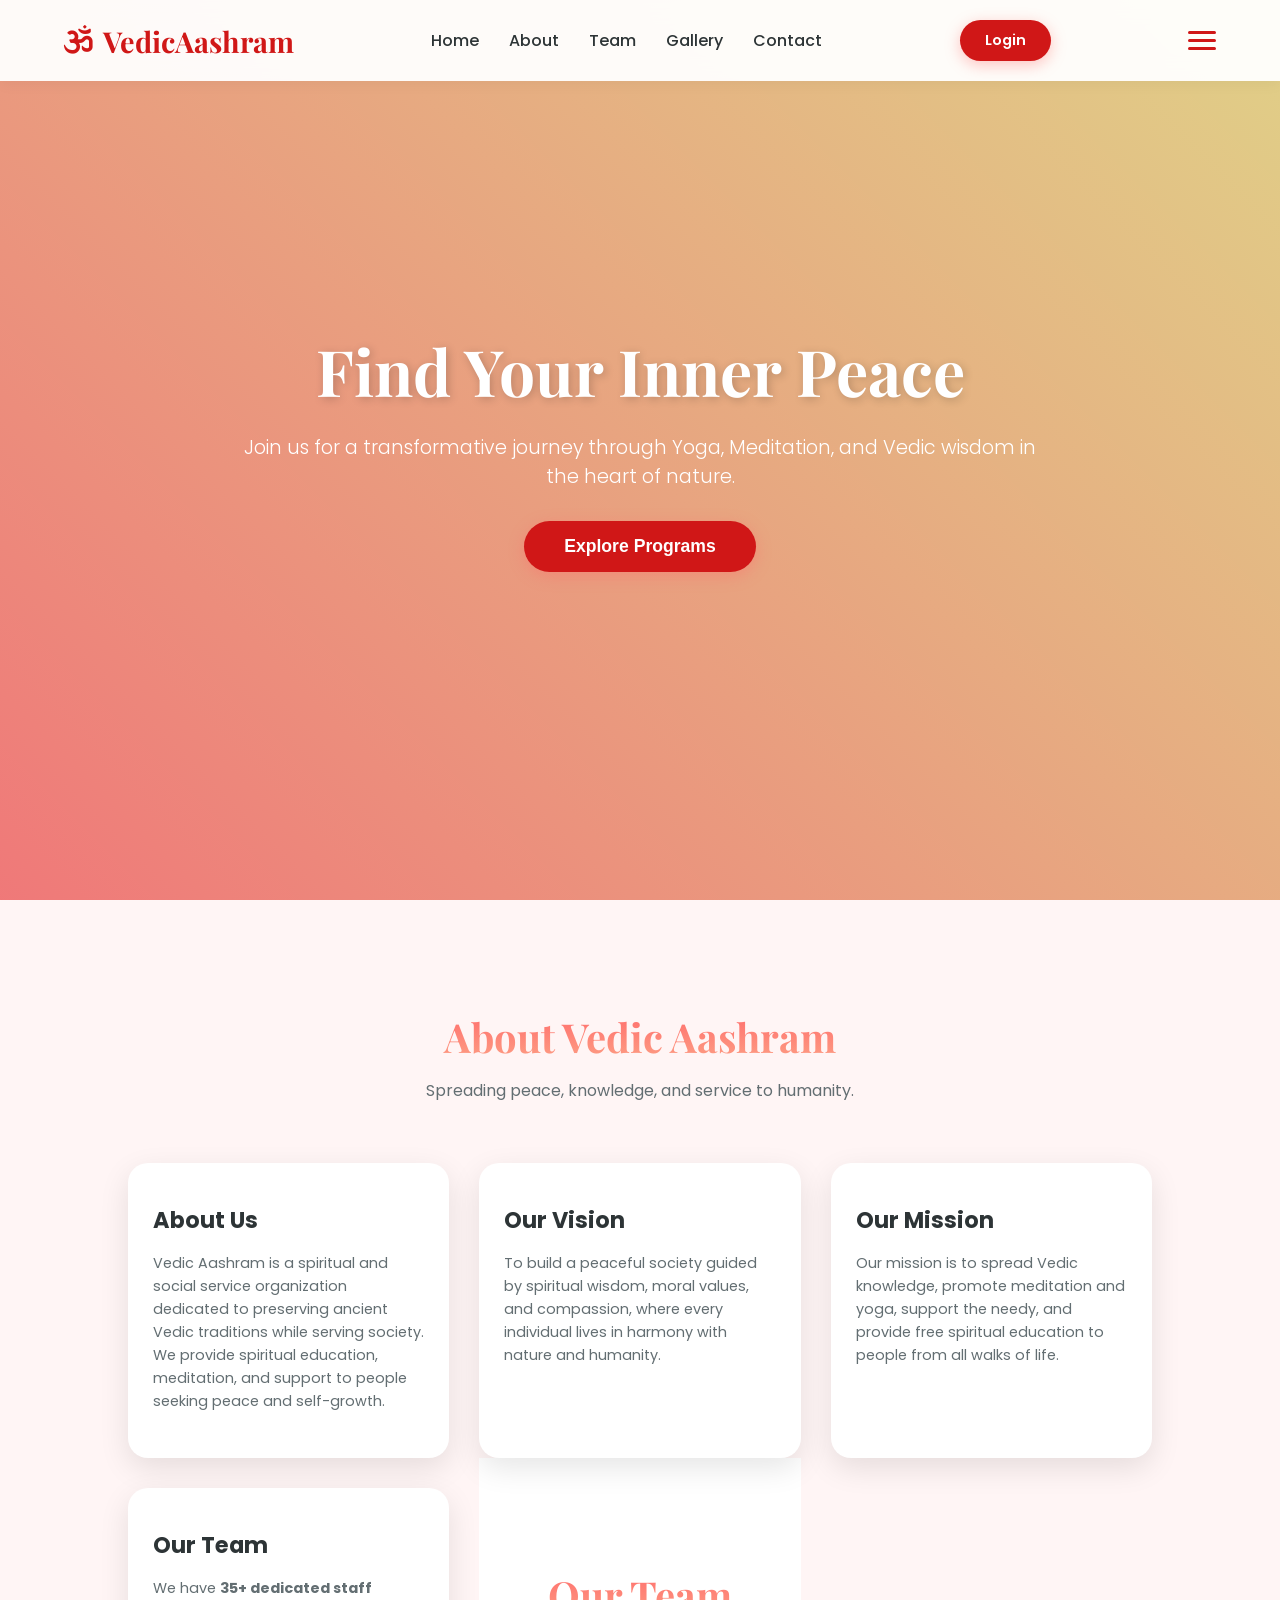
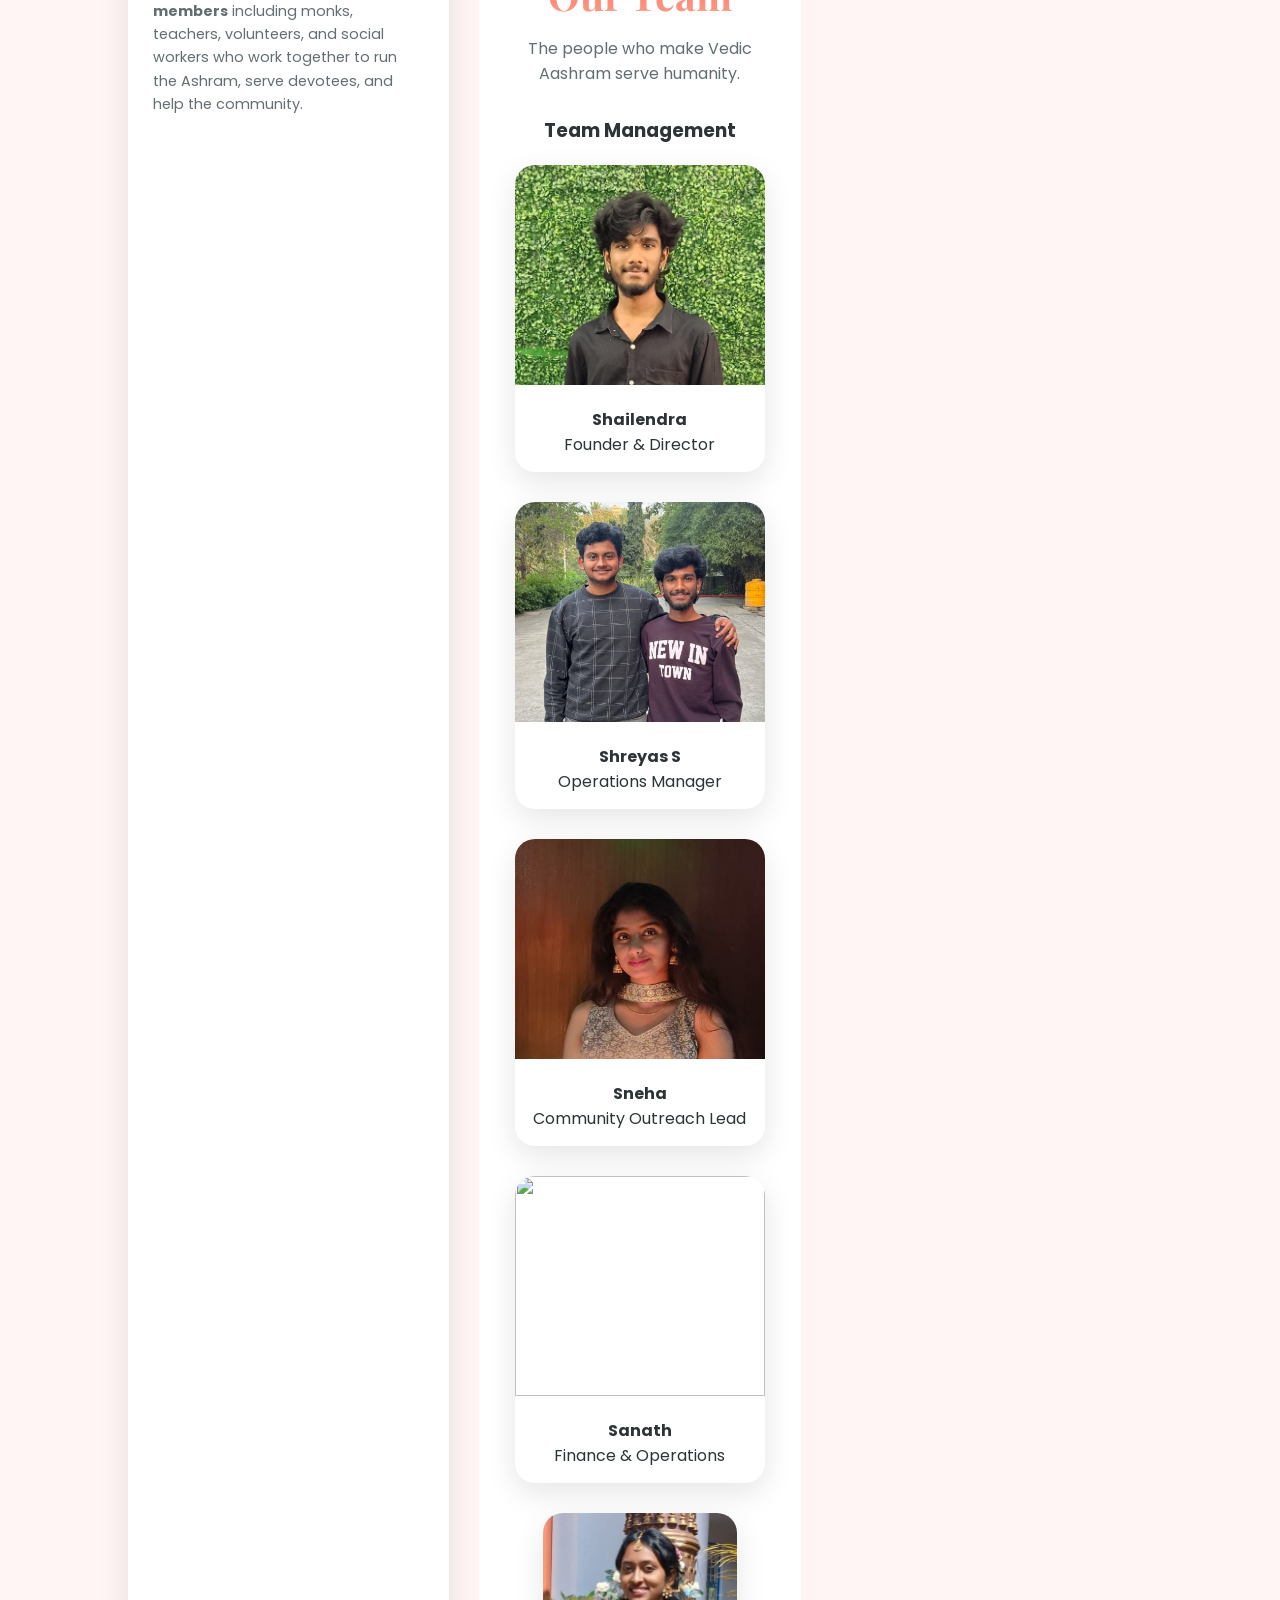
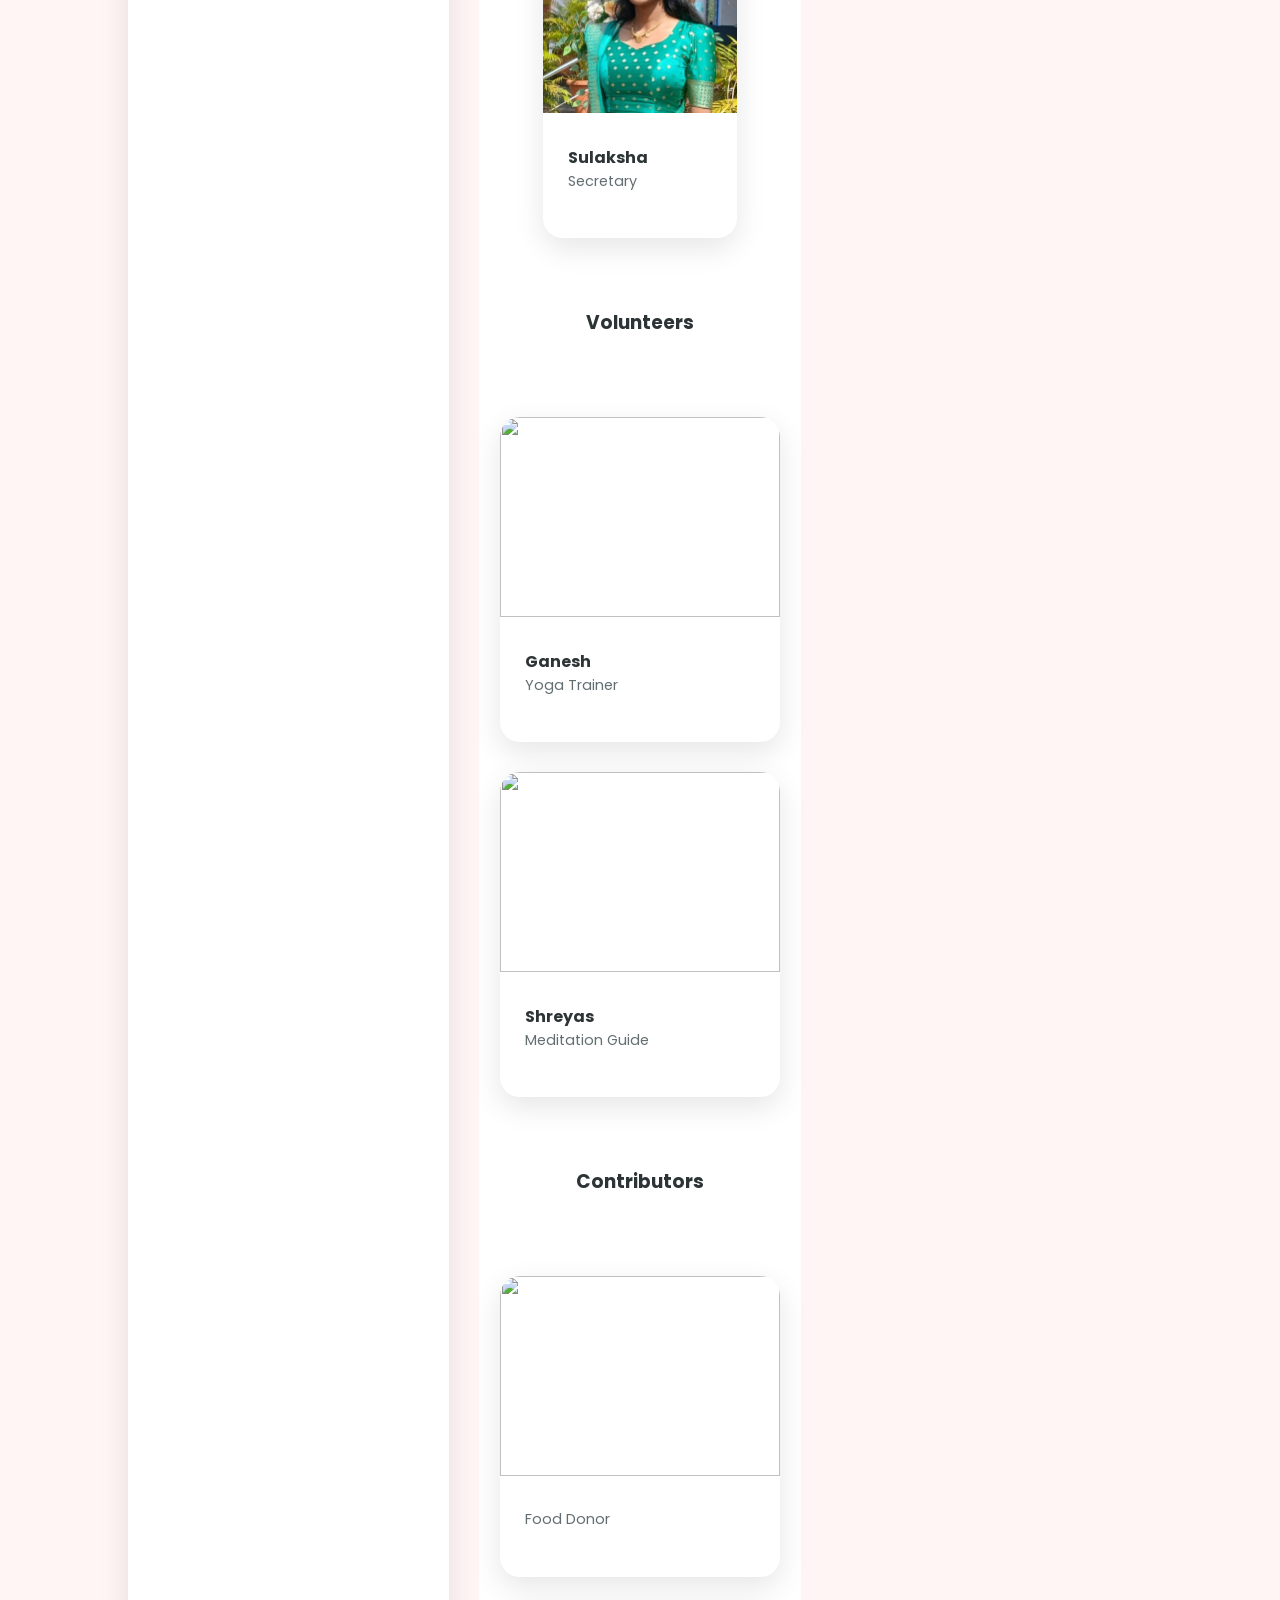
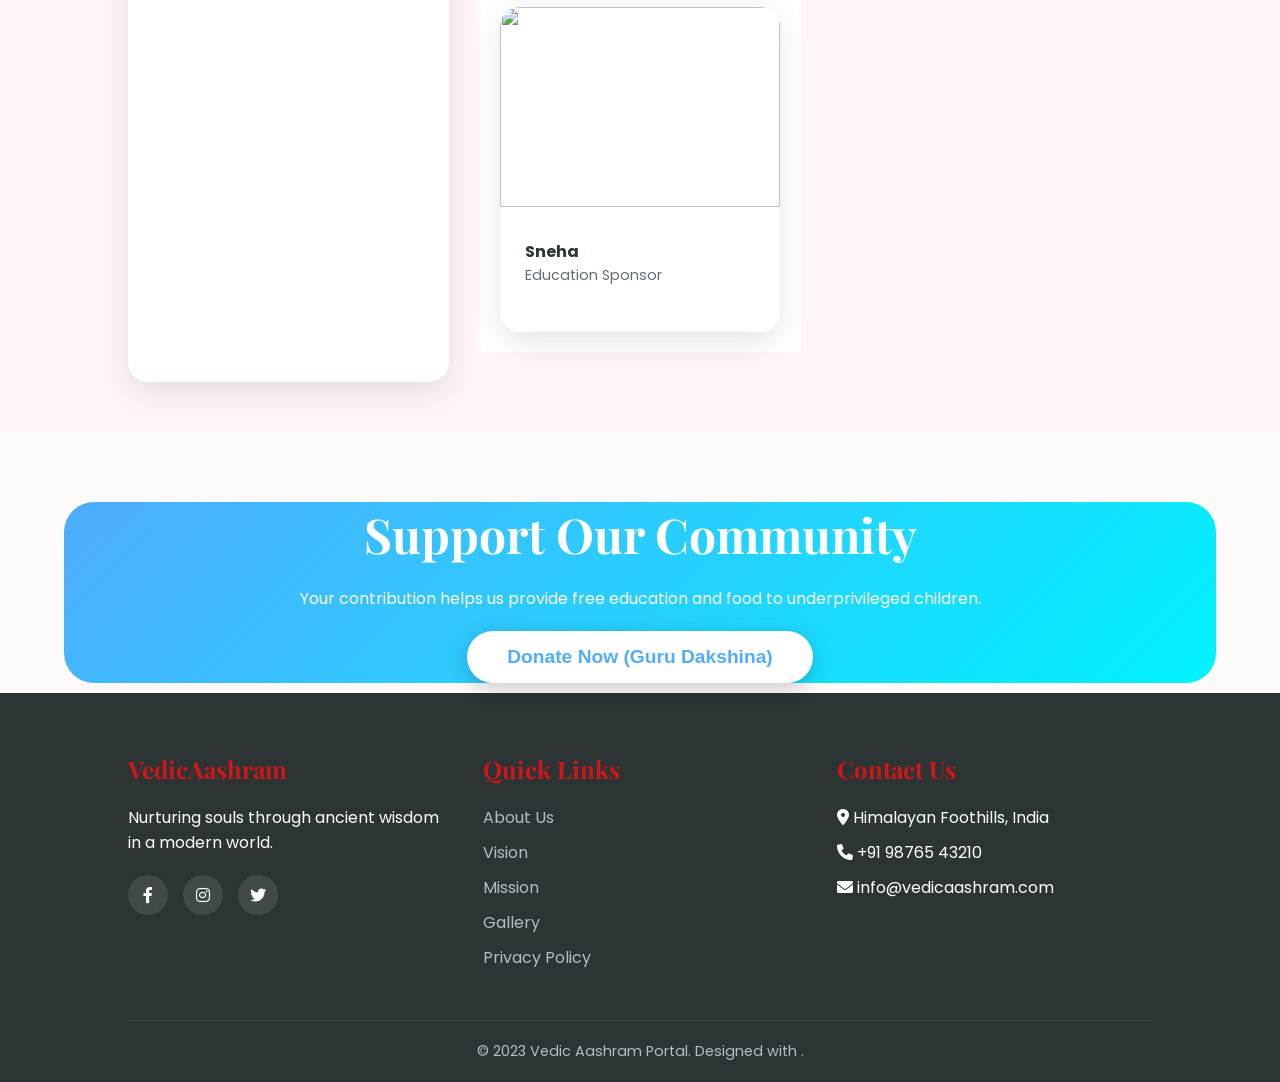
==== index.html @ ab81ec46 "Initial commit" ====
<!DOCTYPE html>
<html lang="en">

<head>
    <meta charset="UTF-8">
    <meta name="viewport" content="width=device-width, initial-scale=1.0">
    <title>Vedic Aashram Portal - Modern Spiritual Experience</title>
    <!-- Importing Google Fonts for typography -->
    <link href="https://fonts.googleapis.com/css2?family=Poppins:wght@300;400;600;700&family=Playfair+Display:wght@700&display=swap" rel="stylesheet">
    <!-- Font Awesome for Icons -->
    <link rel="stylesheet" href="https://cdnjs.cloudflare.com/ajax/libs/font-awesome/6.0.0/css/all.min.css">

    <style>
        /* --- CSS VARIABLES & RESET --- */
        
         :root {
            --primary-gradient: linear-gradient(135deg, #e87c7f 0%, #fecfef 99%, #fecfef 100%);
            --hero-gradient: linear-gradient(135deg, #f6d365 0%, #fda085 100%);
            --card-gradient: linear-gradient(to right, #ffffff, #fff5f5);
            --accent-color: #d01717;
            --text-dark: #2d3436;
            --text-light: #636e72;
            --white: #ffffff;
            --shadow: 0 10px 30px rgba(0, 0, 0, 0.1);
            --transition: all 0.3s ease;
        }
        
        * {
            margin: 0;
            padding: 0;
            box-sizing: border-box;
        }
        
        body {
            font-family: 'Poppins', sans-serif;
            color: var(--text-dark);
            background-color: #fffafa;
            overflow-x: hidden;
        }
        
        a {
            text-decoration: none;
            color: inherit;
        }
        
        ul {
            list-style: none;
        }
        /* --- DYNAMIC SCROLL ANIMATION CLASS --- */
        
        .reveal {
            opacity: 10;
            transform: translateY(30px);
            transition: all 0.8s ease-out;
        }
        
        .reveal.active {
            opacity: 1;
            transform: translateY(0);
        }
        /* --- HEADER & NAVIGATION --- */
        
        header {
            position: fixed;
            top: 0;
            width: 100%;
            padding: 20px 5%;
            display: flex;
            justify-content: space-between;
            align-items: center;
            background: rgba(255, 255, 255, 0.95);
            backdrop-filter: blur(10px);
            z-index: 1000;
            box-shadow: 0 2px 15px rgba(0, 0, 0, 0.05);
            transition: var(--transition);
        }
        
        .logo {
            font-family: 'Playfair Display', serif;
            font-size: 1.8rem;
            font-weight: 700;
            color: var(--accent-color);
            display: flex;
            align-items: center;
            gap: 10px;
        }
        
        .nav-links {
            display: flex;
            gap: 30px;
        }
        
        .nav-links a {
            font-weight: 500;
            position: relative;
            color: var(--text-dark);
        }
        
        .nav-links a::after {
            content: '';
            position: absolute;
            width: 0;
            height: 2px;
            bottom: -5px;
            left: 0;
            background: var(--accent-color);
            transition: var(--transition);
        }
        
        .nav-links a:hover::after {
            width: 100%;
        }
        
        .nav-actions {
            display: flex;
            gap: 15px;
            align-items: center;
        }
        
        .btn {
            padding: 10px 25px;
            border-radius: 50px;
            font-weight: 600;
            cursor: pointer;
            transition: var(--transition);
            border: none;
            font-size: 0.9rem;
        }
        
        .btn-outline {
            background: transparent;
            border: 2px solid var(--accent-color);
            color: var(--accent-color);
        }
        
        .btn-outline:hover {
            background: var(--accent-color);
            color: var(--white);
        }
        
        .btn-primary {
            background: var(--accent-color);
            color: var(--white);
            box-shadow: 0 4px 15px rgba(255, 107, 107, 0.4);
        }
        
        .btn-primary:hover {
            transform: translateY(-2px);
            box-shadow: 0 6px 20px rgba(255, 107, 107, 0.6);
        }
        /* --- HERO SECTION --- */
        
        .hero {
            height: 100vh;
            background: linear-gradient(rgba(0, 0, 0, 0.3), rgba(0, 0, 0, 0.3)), url('https://www.tripsavvy.com/thmb/dKdaI1FZA2N7Ht48_v5-6RXZuls=/3456x2304/filters:no_upscale():max_bytes(150000):strip_icc()/GettyImages-149767489-5816ff193df78cc2e853c803.jpg') no-repeat center center/cover;
            display: flex;
            flex-direction: column;
            justify-content: center;
            align-items: center;
            text-align: center;
            color: var(--white);
            padding: 0 30px;
            position: relative;
        }
        
        .hero::before {
            content: '';
            position: absolute;
            top: 0;
            left: 0;
            width: 100%;
            height: 100%;
            background: linear-gradient(45deg, rgba(255, 107, 107, 0.8), rgba(255, 230, 109, 0.6));
            z-index: 1;
        }
        
        .hero-content {
            position: relative;
            z-index: 2;
            max-width: 800px;
        }
        
        .hero h1 {
            font-family: 'Playfair Display', serif;
            font-size: 4rem;
            margin-bottom: 20px;
            text-shadow: 2px 2px 10px rgba(0, 0, 0, 0.2);
            animation: fadeInDown 1s ease;
        }
        
        .hero p {
            font-size: 1.2rem;
            margin-bottom: 30px;
            font-weight: 300;
            animation: fadeInUp 1s ease 0.3s backwards;
        }
        /* --- SECTIONS GENERAL --- */
        
        section {
            padding: 80px 10%;
        }
        
        .section-header {
            text-align: center;
            margin-bottom: 60px;
        }
        
        .section-header h2 {
            font-family: 'Playfair Display', serif;
            font-size: 2.5rem;
            background: -webkit-linear-gradient(#ff6b6b, #fda085);
            -webkit-background-clip: text;
            -webkit-text-fill-color: transparent;
            margin-bottom: 15px;
        }
        
        .section-header p {
            color: var(--text-light);
            max-width: 600px;
            margin: 0 auto;
        }
        /* --- ABOUT US --- */
        
        .about-container {
            display: flex;
            align-items: center;
            gap: 50px;
            flex-wrap: wrap;
        }
        
        .about-img {
            flex: 1;
            min-width: 300px;
        }
        
        .about-img img {
            width: 100%;
            border-radius: 20px;
            box-shadow: var(--shadow);
            transform: rotate(-2deg);
            transition: var(--transition);
        }
        
        .about-img:hover img {
            transform: rotate(0deg);
        }
        
        .about-text {
            flex: 1;
            min-width: 300px;
        }
        
        .about-text h3 {
            font-size: 2rem;
            margin-bottom: 20px;
            color: var(--text-dark);
        }
        
        .features {
            display: flex;
            gap: 20px;
            margin-top: 30px;
        }
        
        .feature-item {
            display: flex;
            align-items: center;
            gap: 10px;
            color: var(--text-light);
        }
        
        .feature-item i {
            color: var(--accent-color);
        }
        /* --- PROGRAMS (CARDS) --- */
        
        .programs {
            background-color: #fff5f5;
        }
        
        .card-grid {
            display: grid;
            grid-template-columns: repeat(auto-fit, minmax(280px, 1fr));
            gap: 30px;
        }
        
        .card {
            background: var(--white);
            border-radius: 20px;
            overflow: hidden;
            box-shadow: var(--shadow);
            transition: var(--transition);
            position: relative;
        }
        
        .card:hover {
            transform: translateY(-10px);
        }
        
        .card-img {
            height: 200px;
            width: 100%;
            object-fit: cover;
        }
        
        .card-content {
            padding: 25px;
        }
        
        .card-tag {
            background: rgba(255, 107, 107, 0.1);
            color: var(--accent-color);
            padding: 5px 10px;
            border-radius: 5px;
            font-size: 0.8rem;
            font-weight: 600;
        }
        
        .card h3 {
            margin: 15px 0;
            font-size: 1.4rem;
        }
        
        .card p {
            color: var(--text-light);
            font-size: 0.9rem;
            margin-bottom: 20px;
            line-height: 1.6;
        }
        
        .card-footer {
            display: flex;
            justify-content: space-between;
            align-items: center;
            border-top: 1px solid #eee;
            padding-top: 15px;
        }
        
        .price {
            font-weight: 700;
            color: var(--text-dark);
            font-size: 1.1rem;
        }
        /* --- DONATE SECTION --- */
        
        .donate-section {
            background: linear-gradient(135deg, #4facfe 0%, #00f2fe 100%);
            color: var(--white);
            text-align: center;
            border-radius: 30px;
            margin: 40px 5%;
            /* Inset from sides */
        }
        
        .donate-section h2 {
            font-family: 'Playfair Display', serif;
            font-size: 3rem;
            margin-bottom: 20px;
        }
        
        .donate-btn {
            background: var(--white);
            color: #4facfe;
            padding: 15px 40px;
            font-size: 1.2rem;
            border: none;
            border-radius: 50px;
            cursor: pointer;
            font-weight: 700;
            box-shadow: 0 5px 20px rgba(0, 0, 0, 0.2);
            transition: var(--transition);
            margin-top: 20px;
        }
        
        .donate-btn:hover {
            transform: scale(1.05);
        }
        /* --- FOOTER --- */
        
        footer {
            background: var(--text-dark);
            color: var(--white);
            padding: 60px 10% 20px;
        }
        
        .footer-content {
            display: grid;
            grid-template-columns: repeat(auto-fit, minmax(200px, 1fr));
            gap: 40px;
            margin-bottom: 40px;
        }
        
        .footer-col h4 {
            font-family: 'Playfair Display', serif;
            font-size: 1.5rem;
            margin-bottom: 20px;
            color: var(--accent-color);
        }
        
        .footer-col ul li {
            margin-bottom: 10px;
        }
        
        .footer-col ul li a {
            color: #b2bec3;
            transition: var(--transition);
        }
        
        .footer-col ul li a:hover {
            color: var(--white);
            padding-left: 5px;
        }
        
        .social-icons {
            display: flex;
            gap: 15px;
        }
        
        .social-icons a {
            width: 40px;
            height: 40px;
            background: rgba(255, 255, 255, 0.1);
            display: flex;
            justify-content: center;
            align-items: center;
            border-radius: 50%;
            transition: var(--transition);
        }
        
        .social-icons a:hover {
            background: var(--accent-color);
        }
        
        .copyright {
            text-align: center;
            padding-top: 20px;
            border-top: 1px solid rgba(255, 255, 255, 0.1);
            color: #b2bec3;
            font-size: 0.9rem;
        }
        /* --- TOAST NOTIFICATION --- */
        
        #toast {
            visibility: hidden;
            min-width: 250px;
            background-color: #333;
            color: #fff;
            text-align: center;
            border-radius: 50px;
            padding: 16px;
            position: fixed;
            z-index: 1001;
            left: 50%;
            bottom: 30px;
            transform: translateX(-50%);
            font-size: 17px;
            opacity: 0;
            transition: opacity 0.5s, bottom 0.5s;
        }
        
        #toast.show {
            visibility: visible;
            opacity: 1;
            bottom: 50px;
        }
        /* --- ANIMATIONS --- */
        
        @keyframes fadeInDown {
            from {
                opacity: 0;
                transform: translateY(-30px);
            }
            to {
                opacity: 1;
                transform: translateY(0);
            }
        }
        
        @keyframes fadeInUp {
            from {
                opacity: 0;
                transform: translateY(30px);
            }
            to {
                opacity: 1;
                transform: translateY(0);
            }
        }
        /* --- RESPONSIVE --- */
        
        @media (max-width: 768px) {
            .nav-links {
                display: none;
            }
            .hero h1 {
                font-size: 2.5rem;
            }
            .about-container {
                flex-direction: column;
            }
            .about-img img {
                transform: rotate(0);
            }
        }
    .team-row{
    display: flex;
    flex-wrap: wrap;
    gap: 30px;
    justify-content: center;
}

.team-card{
    width: 250px;
    background: white;
    border-radius: 20px;
    box-shadow: 0 10px 30px rgba(0,0,0,0.1);
    overflow: hidden;
    text-align: center;
}

.team-card img{
    width: 100%;
    height: 220px;
    object-fit: cover;
}

.team-card .info{
    padding: 15px;
}
.hamburger{
    display:flex;
    flex-direction:column;
    cursor:pointer;
    gap:5px;
}

.hamburger span{
    width:28px;
    height:3px;
    background:#d01717;
    border-radius:5px;
}

/* Side Menu */
.side-menu{
    position:fixed;
    top:0;
    right:-100%;
    width:100%;
    height:100vh;
    background:#fff;
    display:flex;
    flex-direction:column;
    justify-content:center;
    align-items:center;
    transition:0.4s;
    z-index:2000;
}

.side-menu a{
    font-size:28px;
    margin:15px;
    font-weight:600;
}

.close-btn{
    position:absolute;
    top:20px;
    right:30px;
    font-size:40px;
    cursor:pointer;
}


    </style>
</head>

<body>

    <!-- Header -->
    <header id="header">
        <div class="logo">
            <i class="fas fa-om"></i> VedicAashram
        </div>
        
        <nav>
            <ul class="nav-links">
                <li><a href="#home">Home</a></li>
                <li><a href="#about">About</a></li>
                <li><a href="#Team">Team</a></li>
                <li><a href="#Gallery">Gallery</a></li>
                <li><a href="#contact">Contact</a></li>
            </ul>
        </nav>
        <div class="nav-actions">
            
            <a href="#login" class="btn btn-primary">Login</a>
        </div>
        <div class="hamburger" id="hamburger">
    <span></span>
    <span></span>
    <span></span>
</div>

    </header>
      <div class="side-menu" id="sideMenu">
    <div class="close-btn" id="closeMenu">&times;</div>

    <a href="#home">Home</a>
    <a href="#about">About</a>
    <a href="#Team">Team</a>
    <a href="#Gallery">Gallery</a>
    <a href="#login">Login</a>
    <a href="#contact">Contact</a>
</div>

    <!-- Hero Section -->
    <section id="home" class="hero">
        <div class="hero-content">
            <h1>Find Your Inner Peace</h1>
            <p>Join us for a transformative journey through Yoga, Meditation, and Vedic wisdom in the heart of nature.</p>
            <button class="btn btn-primary" style="padding: 15px 40px; font-size: 1.1rem;">Explore Programs</button>
        </div>
    </section>
    </section>  <!-- End of hero -->

   <section id="about" style="background:#fff5f5;">
    <div class="section-header reveal">
        <h2>About Vedic Aashram</h2>
        <p>Spreading peace, knowledge, and service to humanity.</p>
    </div>

    <div style="display:grid; grid-template-columns:repeat(auto-fit,minmax(250px,1fr)); gap:30px;">

        <!-- About -->
        <div class="card reveal">
            <div class="card-content">
                <h3>About Us</h3>
                <p>
                    Vedic Aashram is a spiritual and social service organization dedicated to preserving
                    ancient Vedic traditions while serving society. We provide spiritual education,
                    meditation, and support to people seeking peace and self-growth.
                </p>
            </div>
        </div>
       


        <!-- Vision -->
        <div class="card reveal">
            <div class="card-content">
                <h3>Our Vision</h3>
                <p>
                    To build a peaceful society guided by spiritual wisdom, moral values, and compassion,
                    where every individual lives in harmony with nature and humanity.
                </p>
            </div>
        </div>

        <!-- Mission -->
        <div class="card reveal">
            <div class="card-content">
                <h3>Our Mission</h3>
                <p>
                    Our mission is to spread Vedic knowledge, promote meditation and yoga,
                    support the needy, and provide free spiritual education to people from all walks of life.
                </p>
            </div>
        </div>

        <!-- Staff -->
        <div class="card reveal">
            <div class="card-content">
                <h3>Our Team</h3>
                <p>
                    We have <b>35+ dedicated staff members</b> including monks, teachers,
                    volunteers, and social workers who work together to run the Ashram,
                    serve devotees, and help the community.
                </p>
            </div>
        </div>
     <section id="Team" style="background:#fff;">
    <div class="section-header reveal">
        <h2>Our Team</h2>
        <p>The people who make Vedic Aashram serve humanity.</p>
    </div>

    <!-- Management -->
    <h3 style="text-align:center; margin-bottom:20px;">Team Management</h3>
    <div class="team-row">
        <div class="team-card">
          <img src="Images/shailendra.jpeg" alt="Shailendra">


            
            <div class="info">
                <h4>Shailendra </h4>
                <p>Founder & Director</p>
            </div>
        </div>

        <div class="team-card">
            <img src="Images/Shreyas .jpeg" class="card-img">
            <div class="info">
                <h4>Shreyas S</h4>
                <p>Operations Manager</p>
            </div>
        </div>

    <div class="team-card">
            <img src="Images/sneha.jpeg" class="card-img">
            <div class="info">
                <h4>Sneha</h4>
                <p>Community Outreach Lead</p>
            </div>
        </div>
    
    <div class="team-card">
            <img src="https://picsum.photos/200?2" class="card-img">
            <div class="info">
                <h4>Sanath</h4>
                <p>Finance & Operations</p>
            </div>
        </div>
    
     <div class="card">
            <img src="Images/sulaksha.jpeg" class="card-img">
            <div class="card-content">
                <h4>Sulaksha </h4>
                <p>Secretary</p>
            </div>
        </div>
      


    <!-- Volunteers -->
    <h3 style="text-align:center; margin:40px 0 20px;">Volunteers</h3>
    <div class="card-grid reveal">
        <div class="card">
            <img src="https://picsum.photos/200?3" class="card-img">
            <div class="card-content">
                <h4>Ganesh </h4>
                <p>Yoga Trainer</p>
            </div>
        </div>

        <div class="card">
            <img src="https://picsum.photos/200?4" class="card-img">
            <div class="card-content">
                <h4>Shreyas </h4>
                <p>Meditation Guide</p>
            </div>
        </div>
    

    <!-- Contributors -->
    <h3 style="text-align:center; margin:40px 0 20px;">Contributors</h3>
    <div class="card-grid reveal">
        <div class="card">
            <img src="https://picsum.photos/200?5" class="card-img">
            <div class="card-content">
                <h4> </h4>
                <p>Food Donor</p>
            </div>
        </div>

        <div class="card">
            <img src="https://picsum.photos/200?6" class="card-img">
            <div class="card-content">
                <h4>Sneha </h4>
                <p>Education Sponsor</p>
            </div>
        </div>
       
</section>
    </div>
</section>

   
    
    <!-- Donate Section -->
    <div class="donate-section reveal">
        <h2>Support Our Community</h2>
        <p>Your contribution helps us provide free education and food to underprivileged children.</p>
        <button class="donate-btn">Donate Now (Guru Dakshina)</button>
    </div>

    <!-- Footer -->
    <footer id="contact">
        <div class="footer-content">
            <div class="footer-col">
                <h4>VedicAashram</h4>
                <p>Nurturing souls through ancient wisdom in a modern world.</p>
                <div class="social-icons" style="margin-top: 20px;">
                    <a href="#"><i class="fab fa-facebook-f"></i></a>
                    <a href="#"><i class="fab fa-instagram"></i></a>
                    <a href="#"><i class="fab fa-twitter"></i></a>
                </div>
            </div>
            <div class="footer-col">
                <h4>Quick Links</h4>
                <ul>
                    <li><a href="#about">About Us</a></li>
                    <li><a href="vision">Vision</a></li>
                     <li><a href="mission">Mission</a></li>
                    <li><a href="#facilities">Gallery</a></li>
                    <li><a href="#">Privacy Policy</a></li>
                </ul>
            </div>
            <div class="footer-col">
                <h4>Contact Us</h4>
                <ul>
                    <li><i class="fas fa-map-marker-alt"></i> Himalayan Foothills, India</li>
                    <li><i class="fas fa-phone"></i> +91 98765 43210</li>
                    <li><i class="fas fa-envelope"></i> info@vedicaashram.com</li>
                </ul>
            </div>
        </div>
        <div class="copyright">
            &copy; 2023 Vedic Aashram Portal. Designed with .
        </div>
    </footer>

    <!-- Toast Notification Element -->
    <div id="toast">Wallet Connected Successfully!</div>

    <!-- JavaScript for Interactivity -->
    <script>
        const hamburger = document.getElementById("hamburger");
const sideMenu = document.getElementById("sideMenu");
const closeMenu = document.getElementById("closeMenu");

hamburger.onclick = () => {
    sideMenu.style.right = "0";
};

closeMenu.onclick = () => {
    sideMenu.style.right = "-100%";
};

        // 1. Dynamic Wallet Connect Simulation
        const walletBtn = document.getElementById('connectWalletBtn');

        walletBtn.addEventListener('click', () => {
            // Visual feedback on button
            walletBtn.innerHTML = '<i class="fas fa-spinner fa-spin"></i> Connecting...';

            setTimeout(() => {
                walletBtn.innerHTML = '<i class="fas fa-check"></i> 0x71C...9A2';
                walletBtn.style.backgroundColor = '#2ecc71'; // Green
                walletBtn.style.color = '#fff';
                walletBtn.style.borderColor = '#2ecc71';
                showToast("Wallet Connected Successfully!");
            }, 1500);
        });

        // 2. Toast Notification Function
        function showToast(message) {
            const toast = document.getElementById("toast");
            toast.innerText = message;
            toast.className = "show";
            setTimeout(function() {
                toast.className = toast.className.replace("show", "");
            }, 3000);
        }

        // 3. Scroll Reveal Animation (Intersection Observer)
        // This makes elements fade in and move up as you scroll down
        const revealElements = document.querySelectorAll('.reveal');

        const revealCallback = (entries, observer) => {
            entries.forEach(entry => {
                if (entry.isIntersecting) {
                    entry.target.classList.add('active');
                    // Stop observing once revealed (optional)
                    // observer.unobserve(entry.target);
                }
            });
        };

        const revealOptions = {
            threshold: 0.15, // Trigger when 15% of the element is visible
            rootMargin: "0px 0px -50px 0px"
        };

        const observer = new IntersectionObserver(revealCallback, revealOptions);

        revealElements.forEach(el => {
            observer.observe(el);
        });

        // 4. Header Background Change on Scroll
        const header = document.getElementById('header');
        window.addEventListener('scroll', () => {
            if (window.scrollY > 50) {
                header.style.boxShadow = "0 5px 20px rgba(0,0,0,0.1)";
                header.style.padding = "15px 5%";
            } else {
                header.style.boxShadow = "none";
                header.style.padding = "20px 5%";
            }
        });

        // 5. Smooth Scrolling for Anchor Links
        document.querySelectorAll('a[href^="#"]').forEach(anchor => {
            anchor.addEventListener('click', function(e) {
                e.preventDefault();
                document.querySelector(this.getAttribute('href')).scrollIntoView({
                    behavior: 'smooth'
                });
            });
        });
    </script>
</body>

</html>
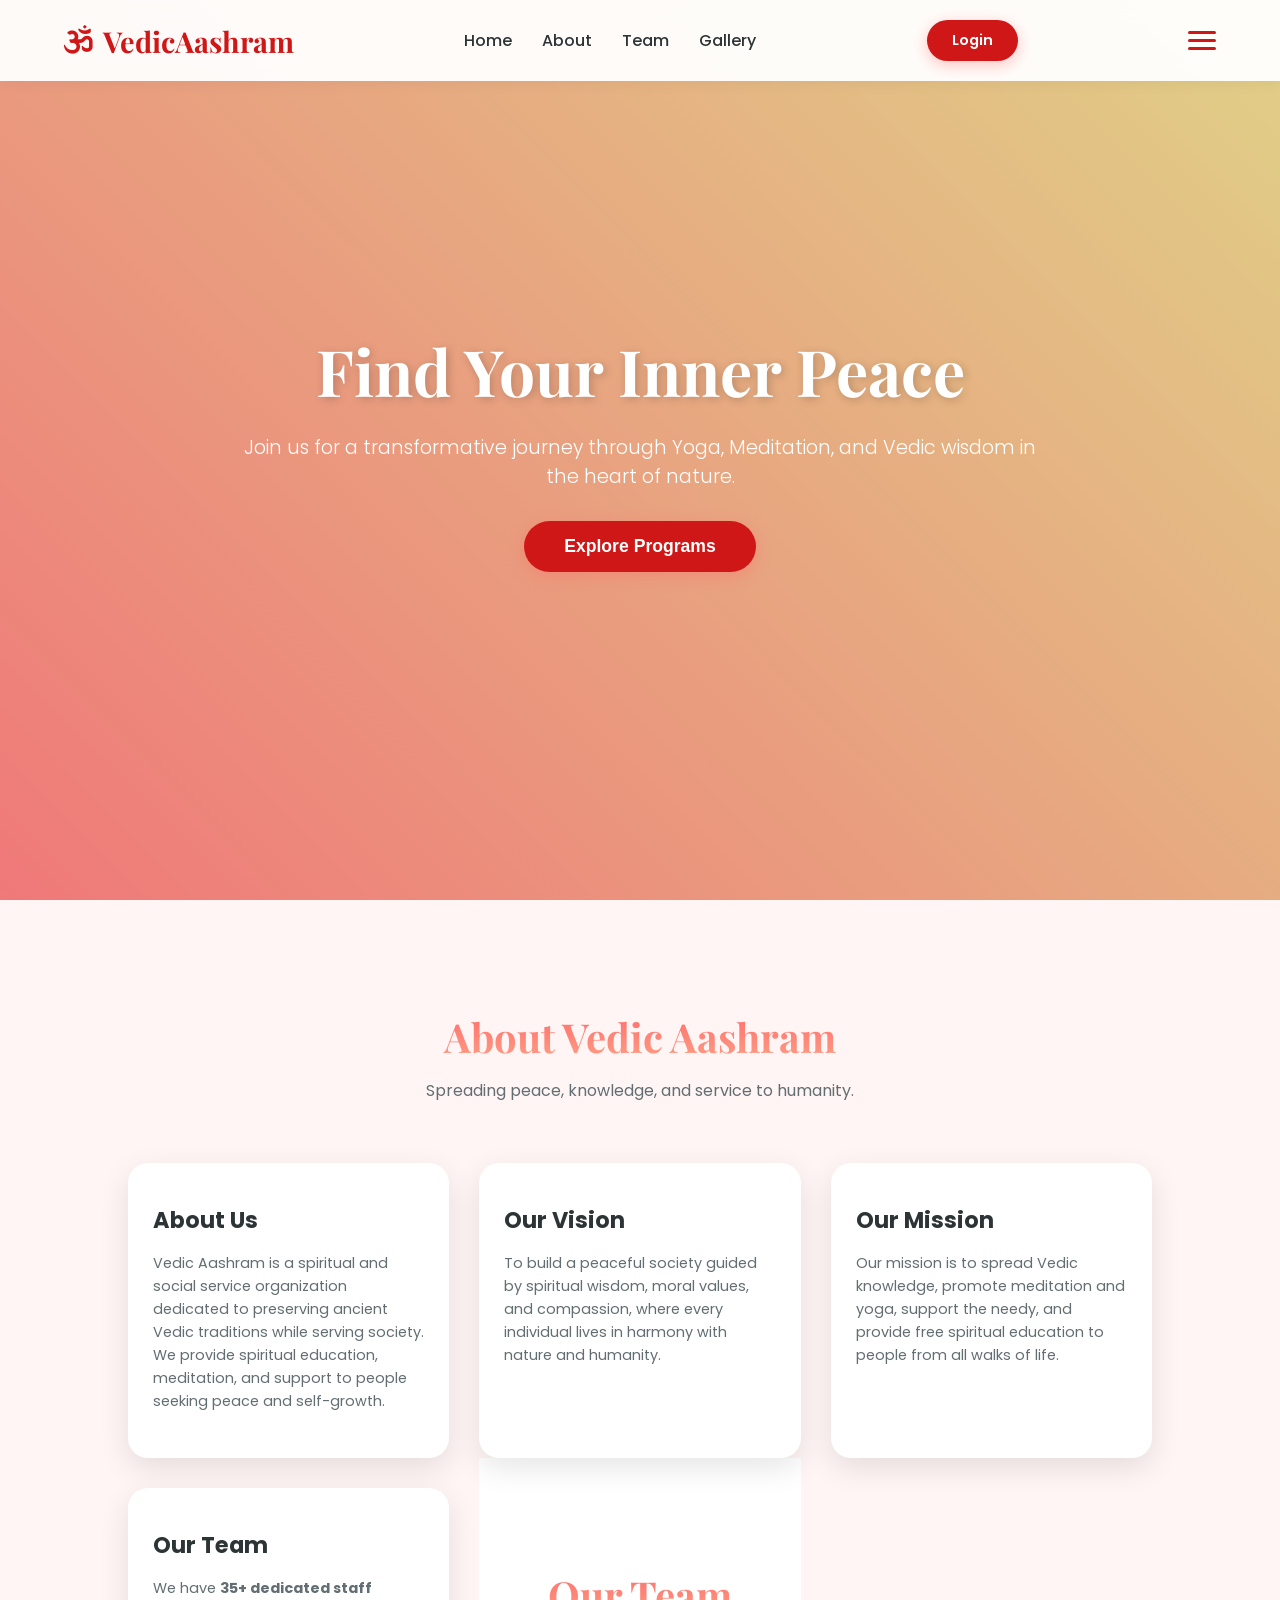
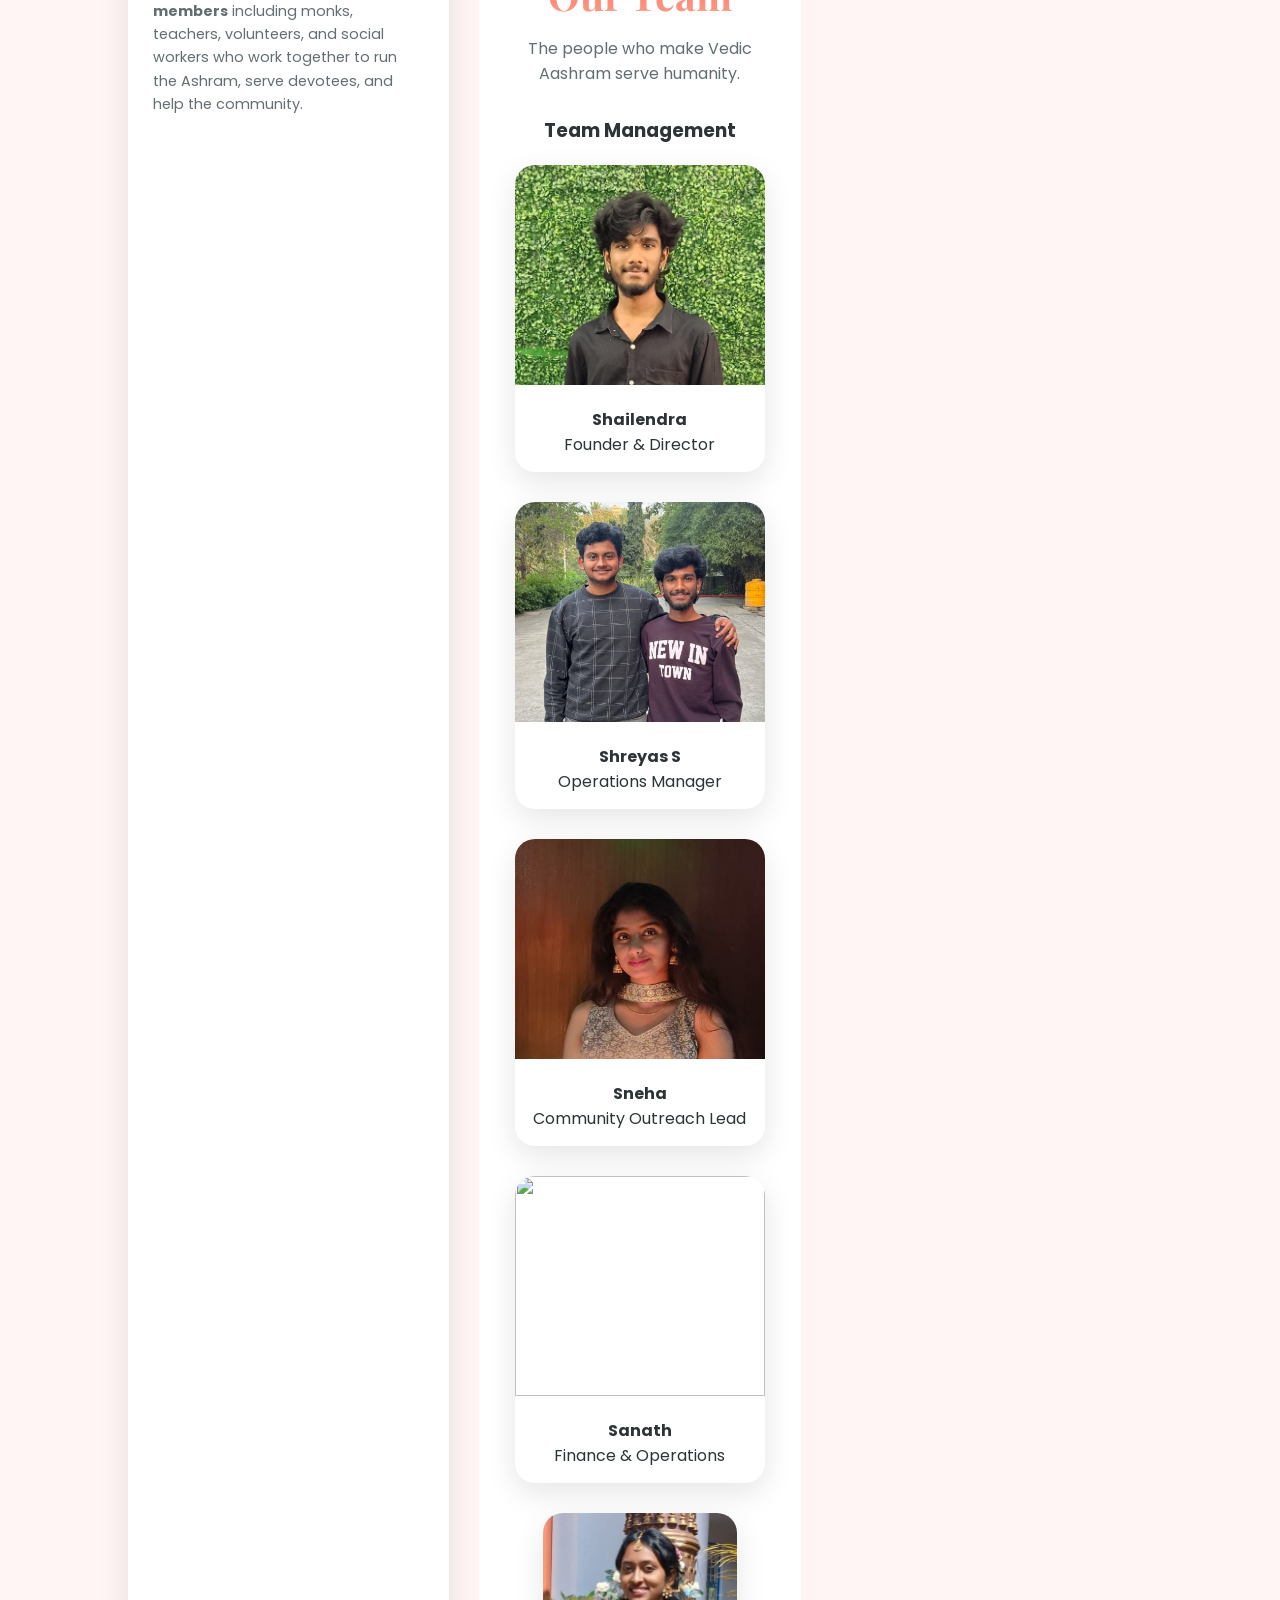
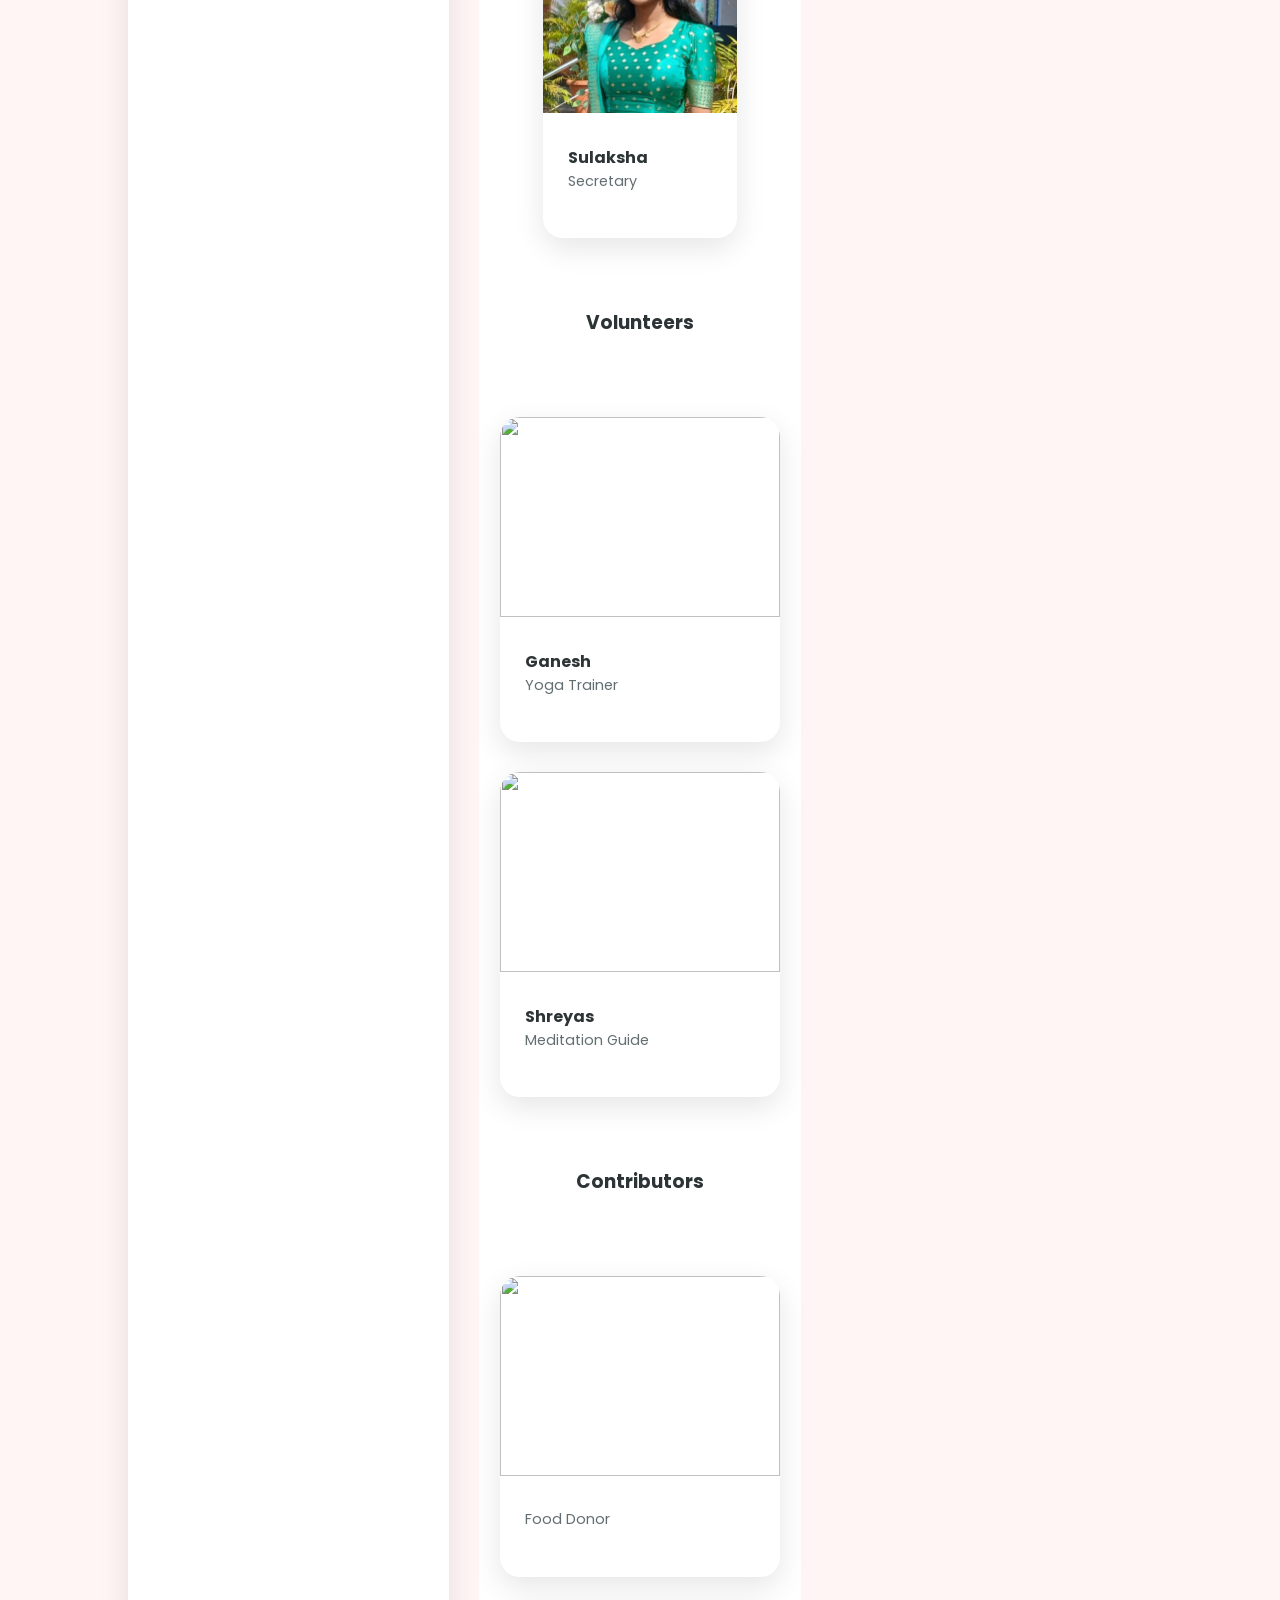
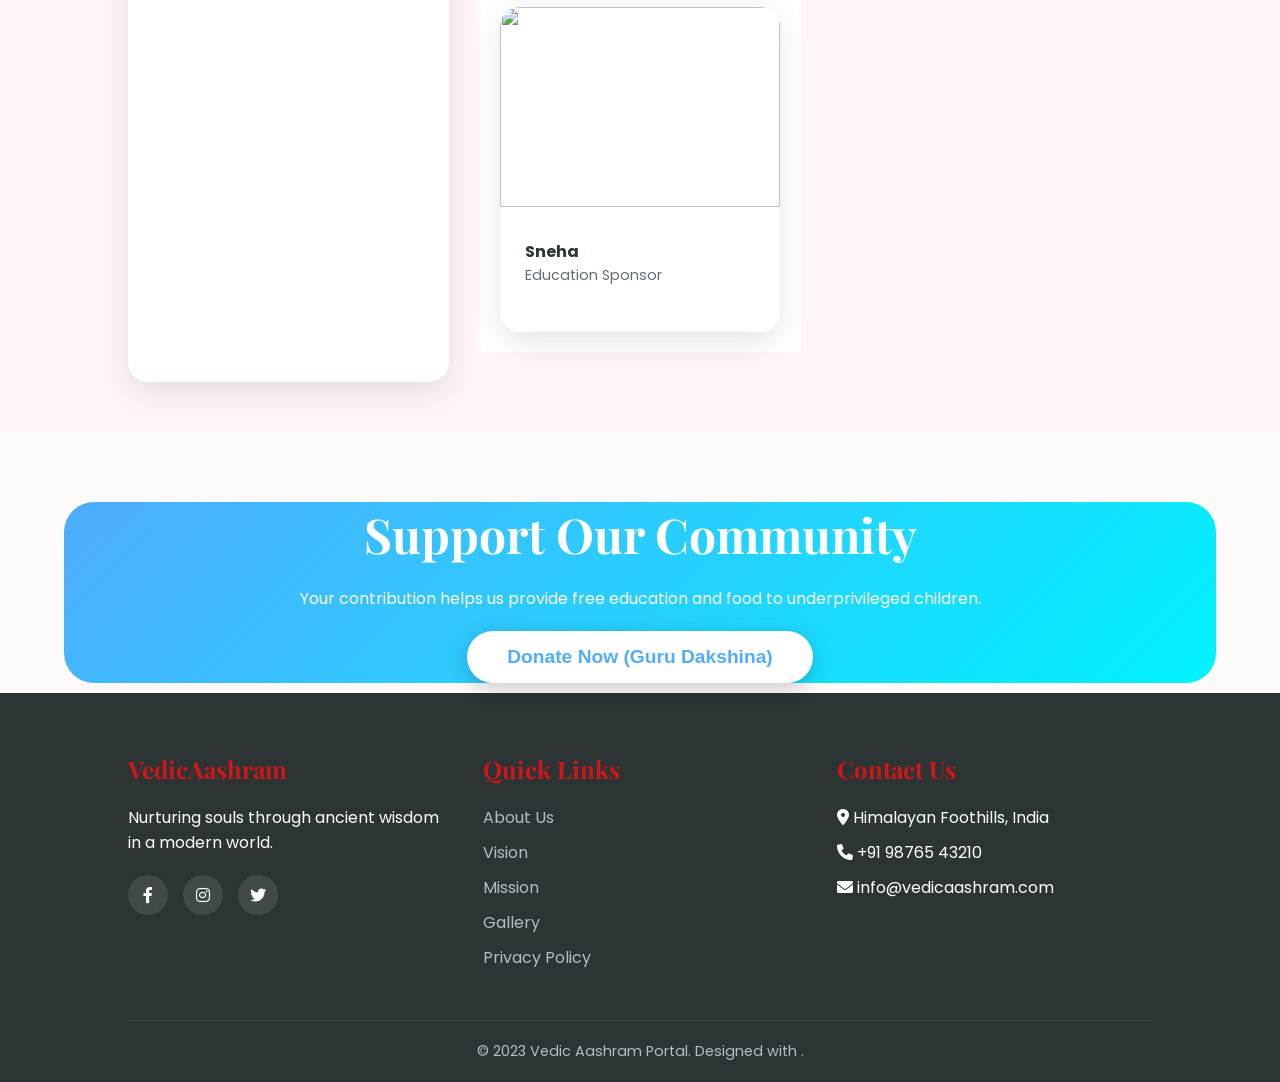
==== commit 6d69c659: "Removed" ====
--- a/index.html
+++ b/index.html
@@ -589,7 +589,7 @@
                 <li><a href="#about">About</a></li>
                 <li><a href="#Team">Team</a></li>
                 <li><a href="#Gallery">Gallery</a></li>
-                <li><a href="#contact">Contact</a></li>
+                
             </ul>
         </nav>
         <div class="nav-actions">
@@ -611,7 +611,7 @@
     <a href="#Team">Team</a>
     <a href="#Gallery">Gallery</a>
     <a href="#login">Login</a>
-    <a href="#contact">Contact</a>
+    
 </div>
 
     <!-- Hero Section -->
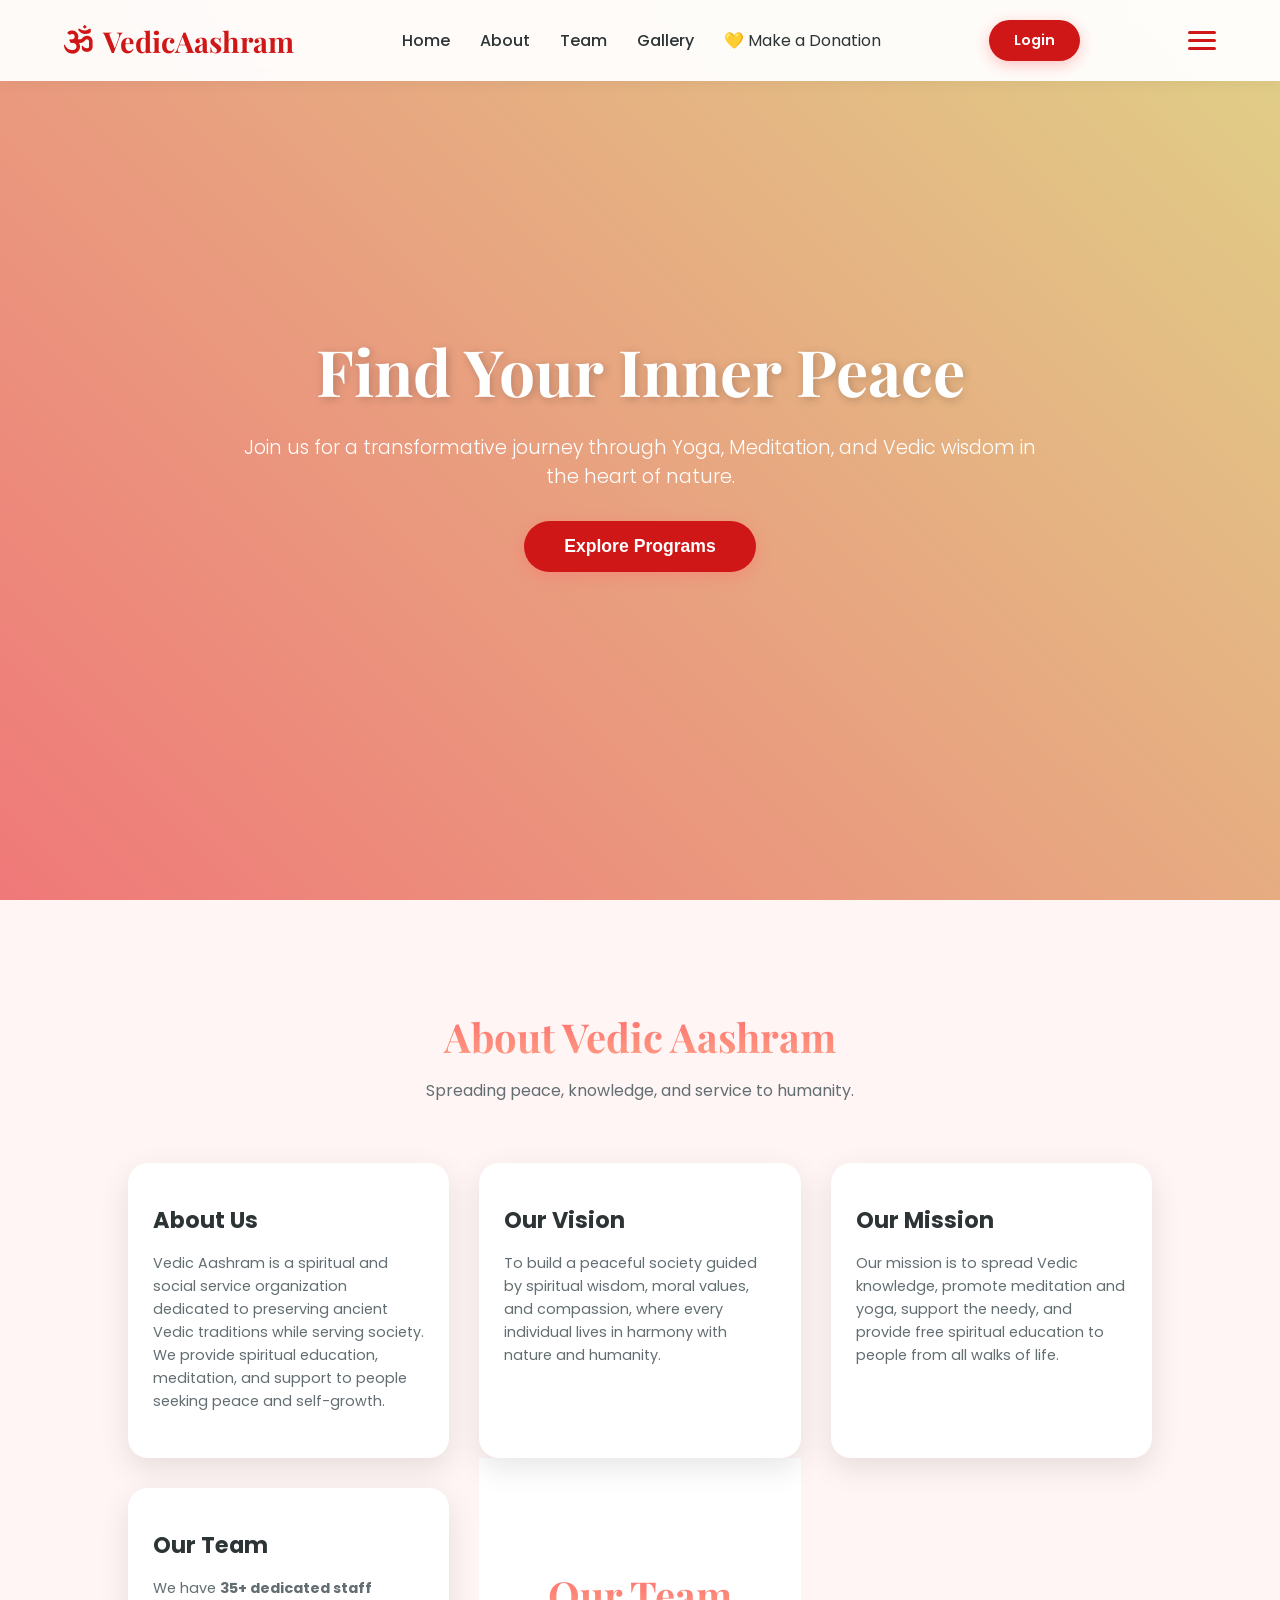
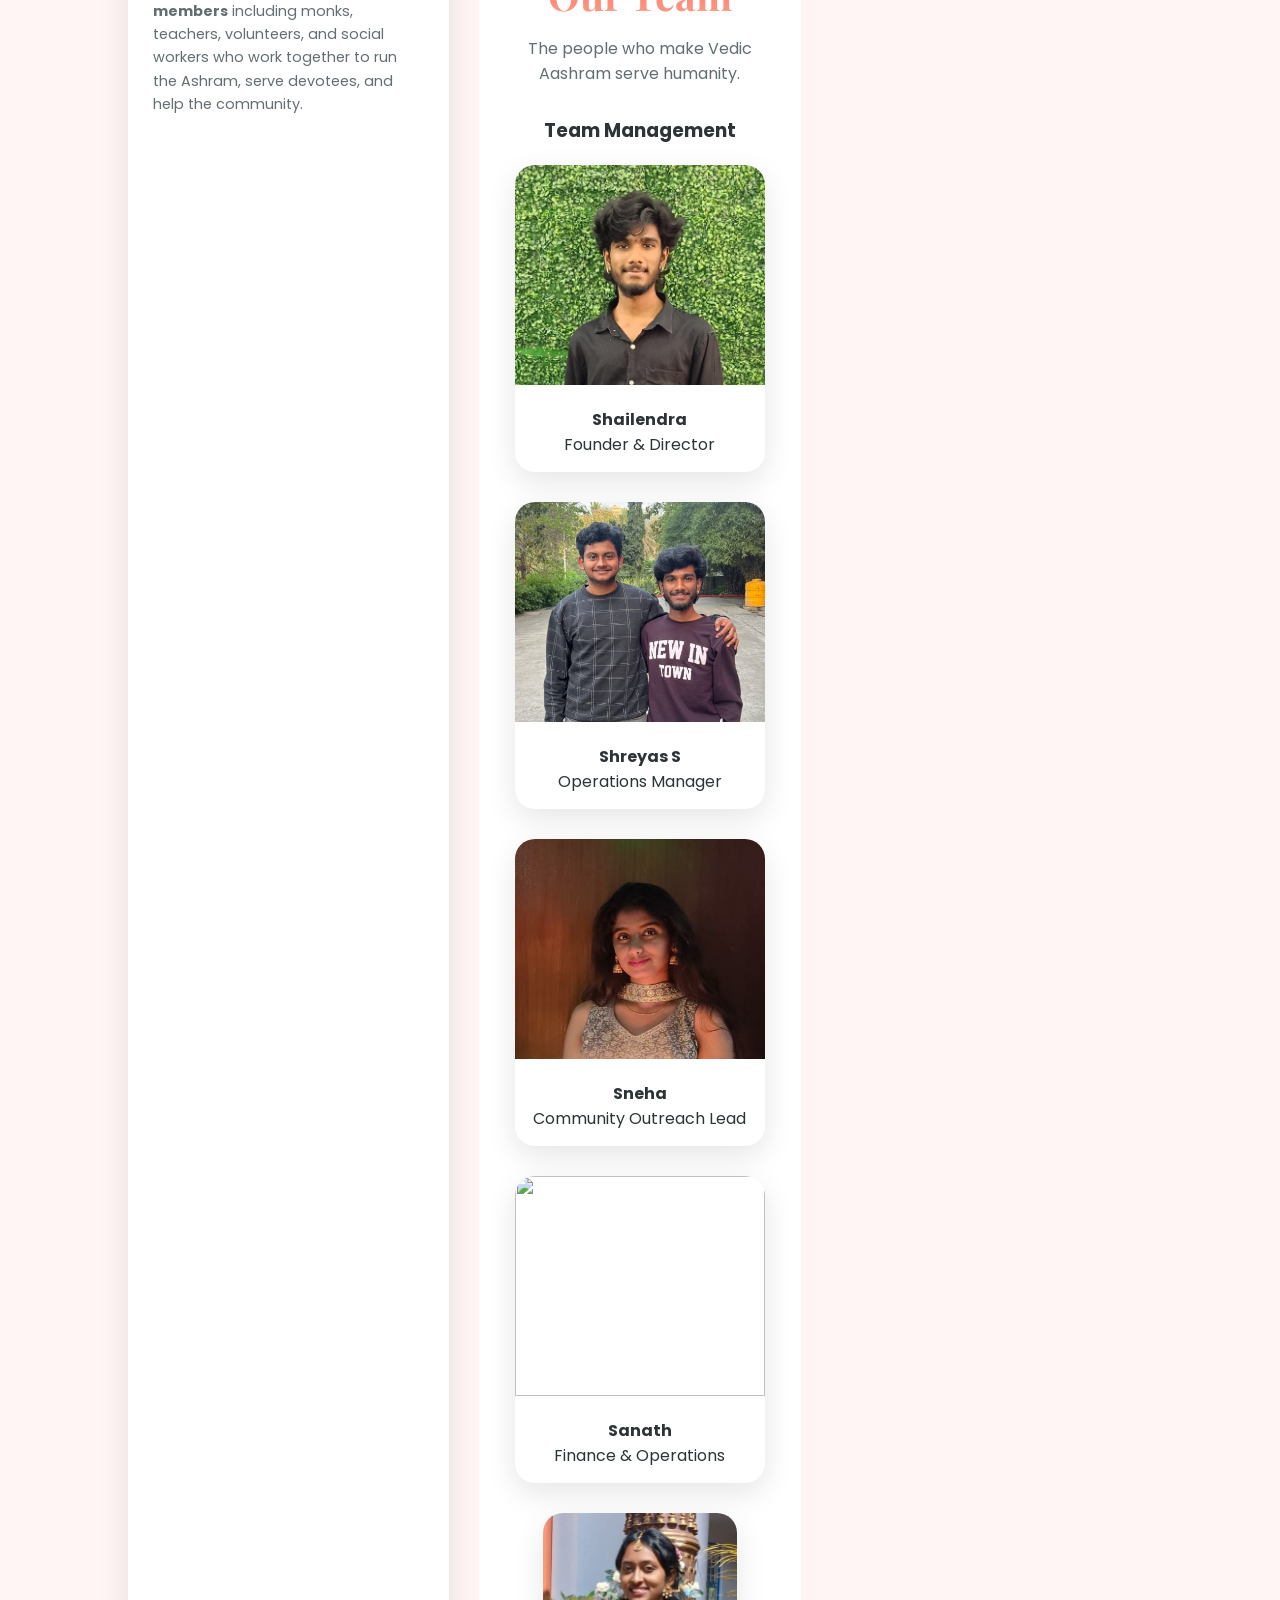
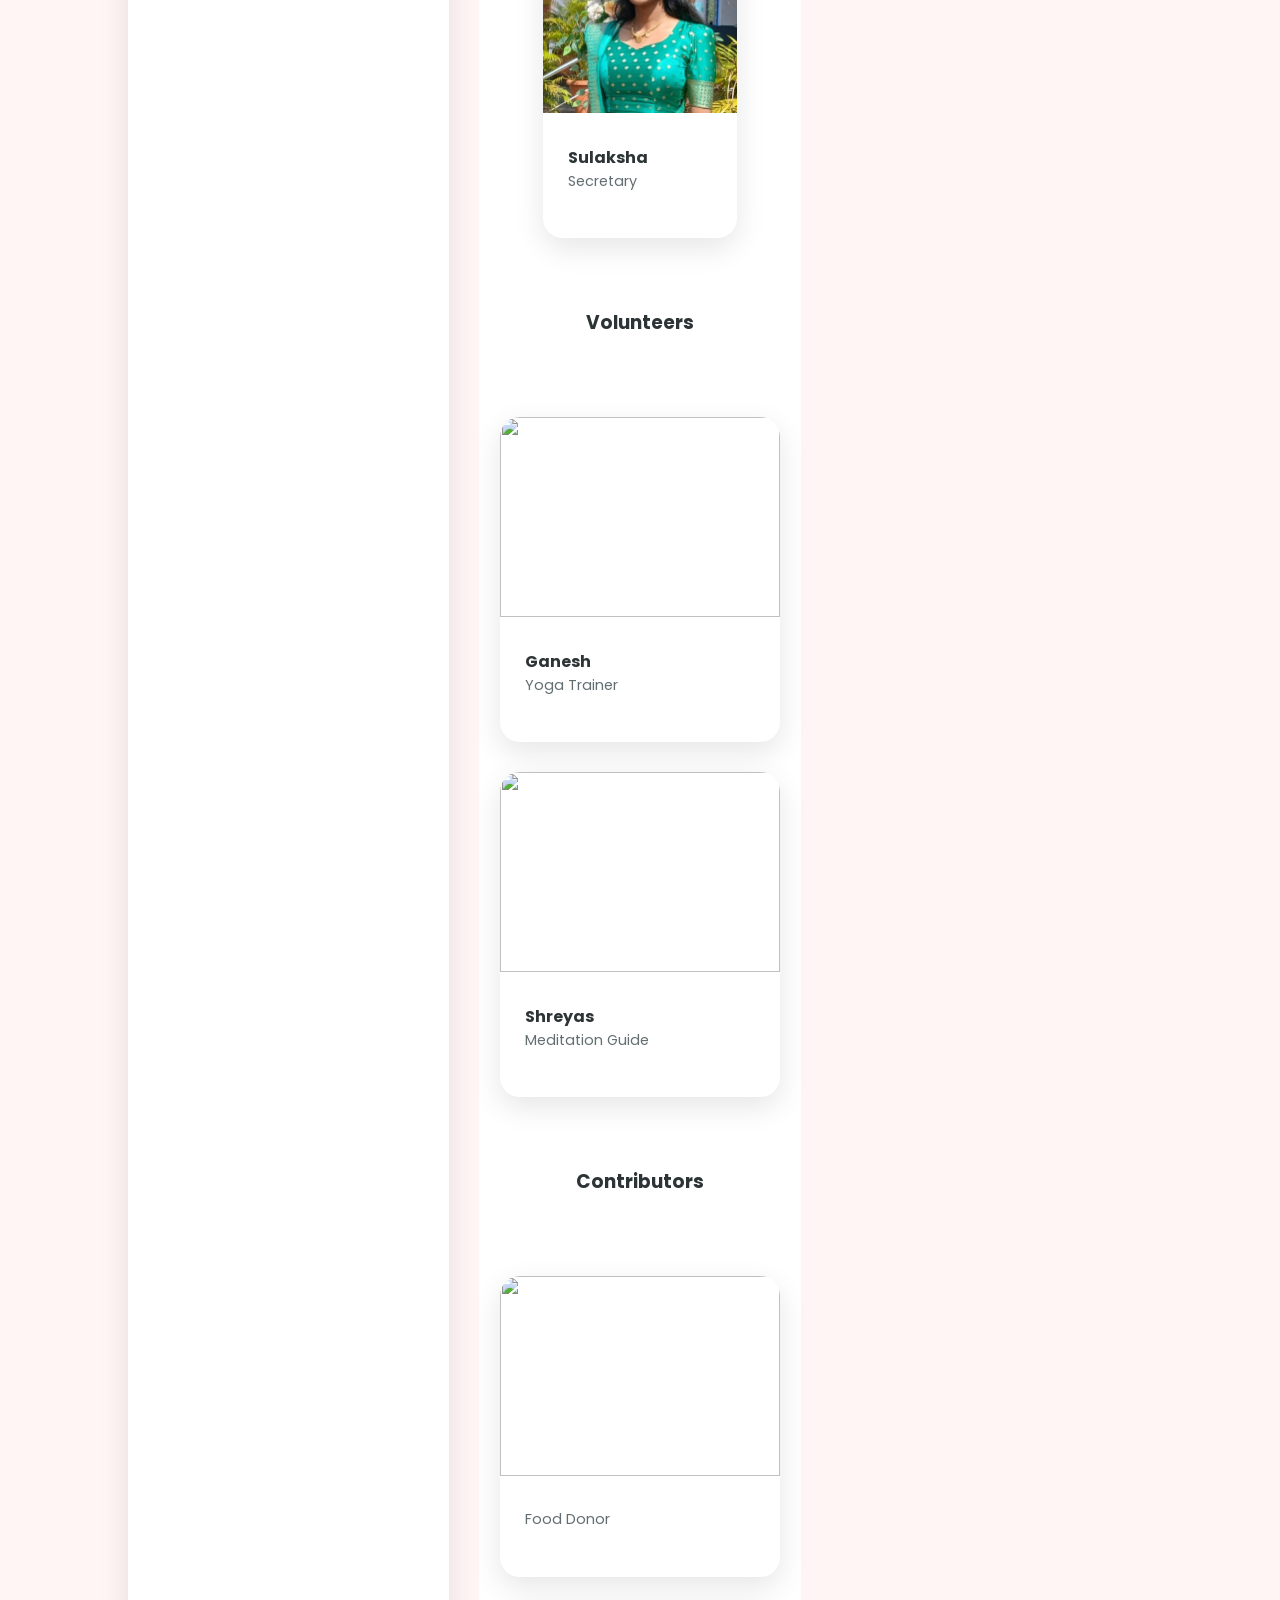
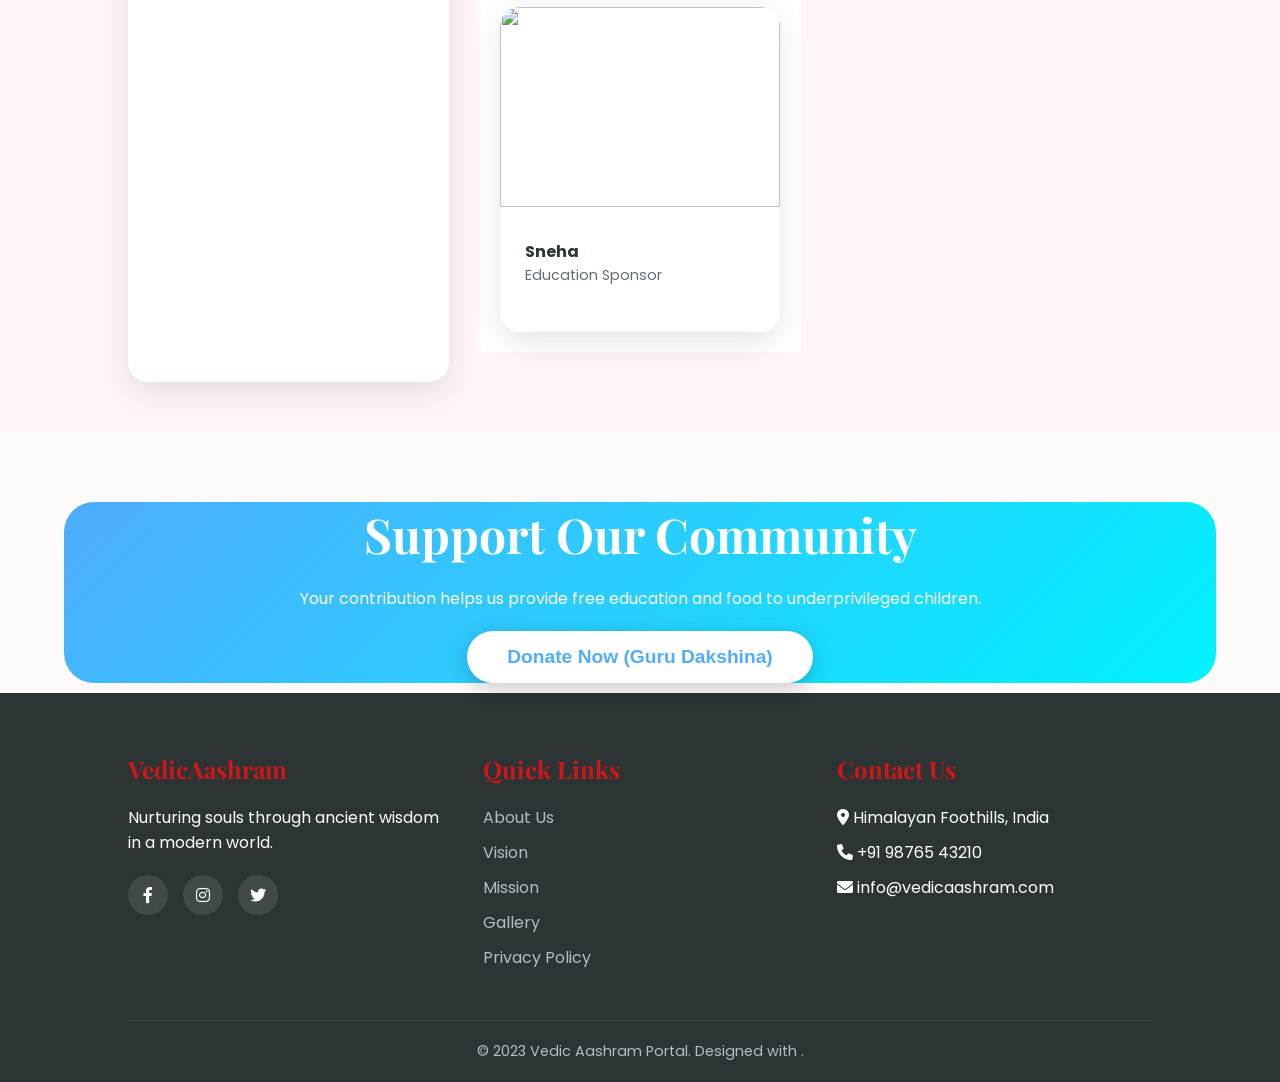
==== commit 2f99ca53: "Edited index" ====
--- a/index.html
+++ b/index.html
@@ -589,6 +589,7 @@
                 <li><a href="#about">About</a></li>
                 <li><a href="#Team">Team</a></li>
                 <li><a href="#Gallery">Gallery</a></li>
+                 <div class="section-title">💛 Make a Donation</div>
                 
             </ul>
         </nav>
@@ -611,6 +612,7 @@
     <a href="#Team">Team</a>
     <a href="#Gallery">Gallery</a>
     <a href="#login">Login</a>
+     <div class="section-title">💛 Make a Donation</div>
     
 </div>
 
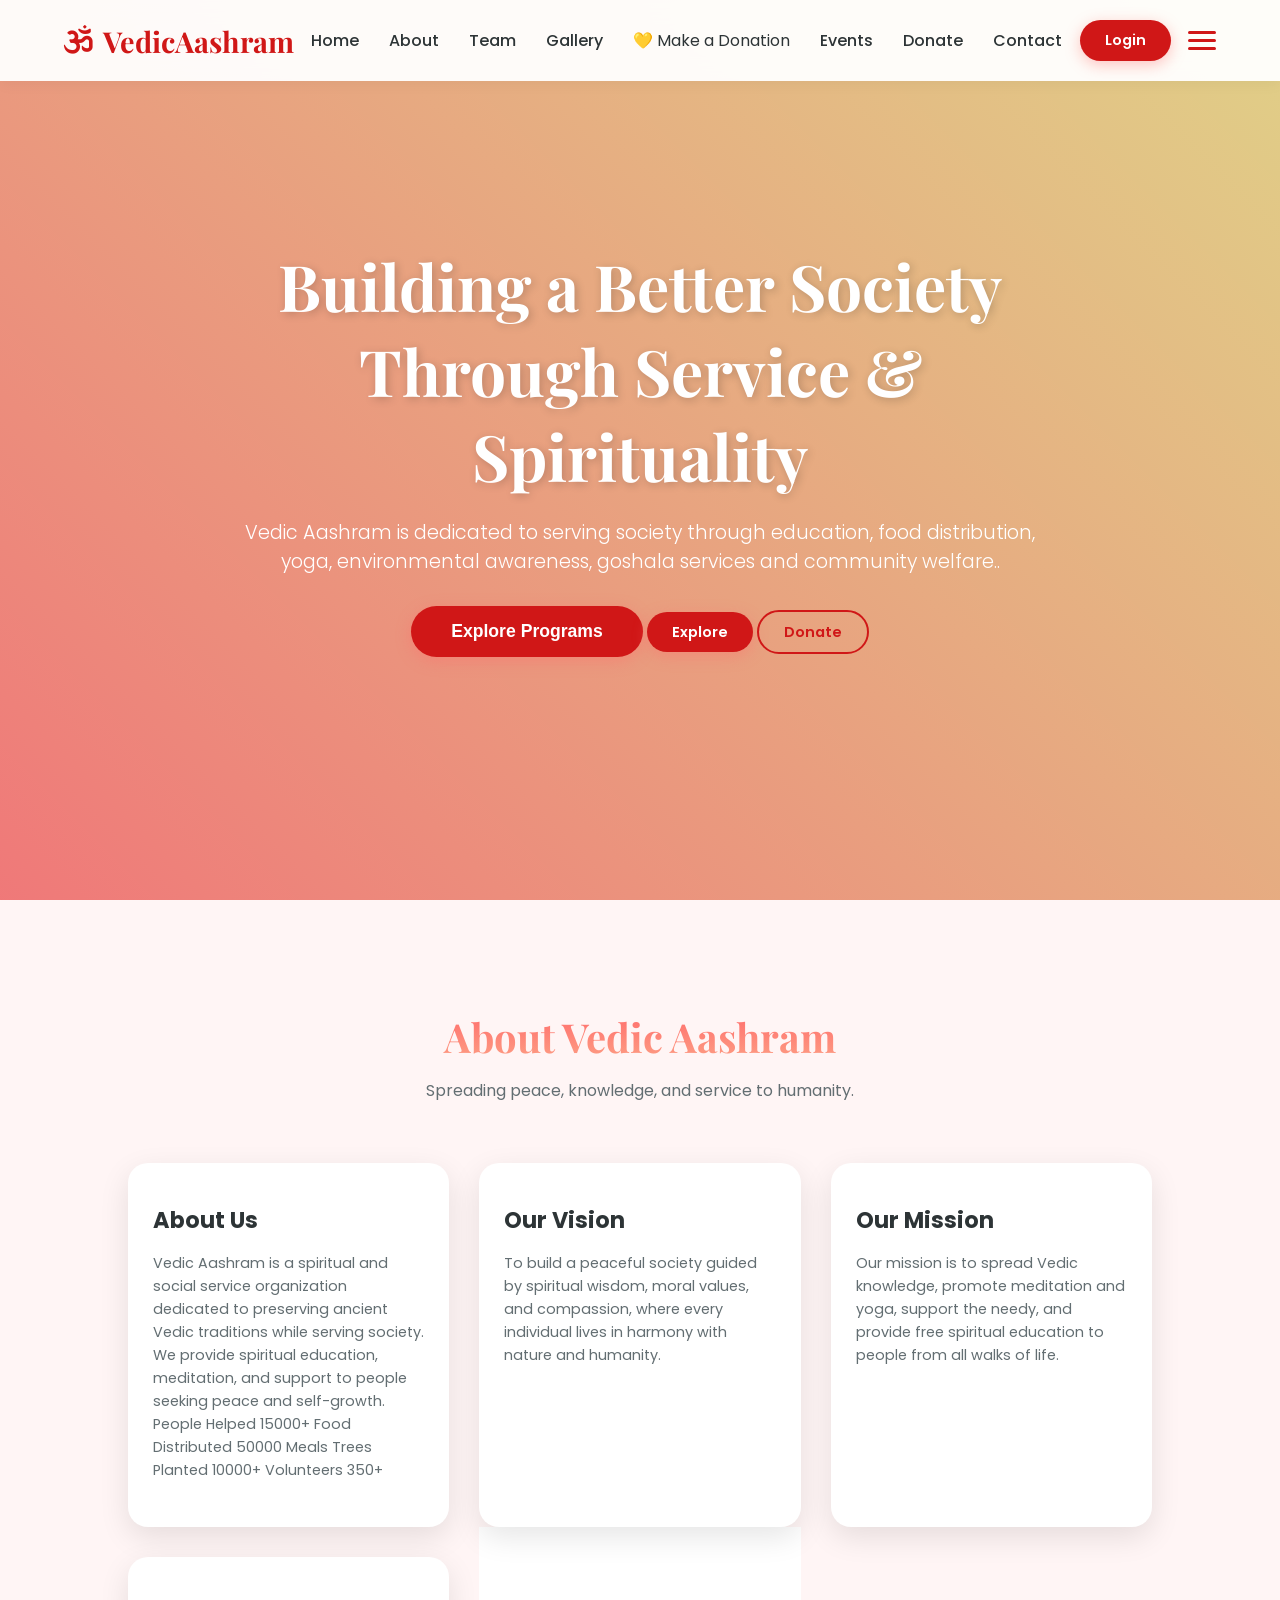
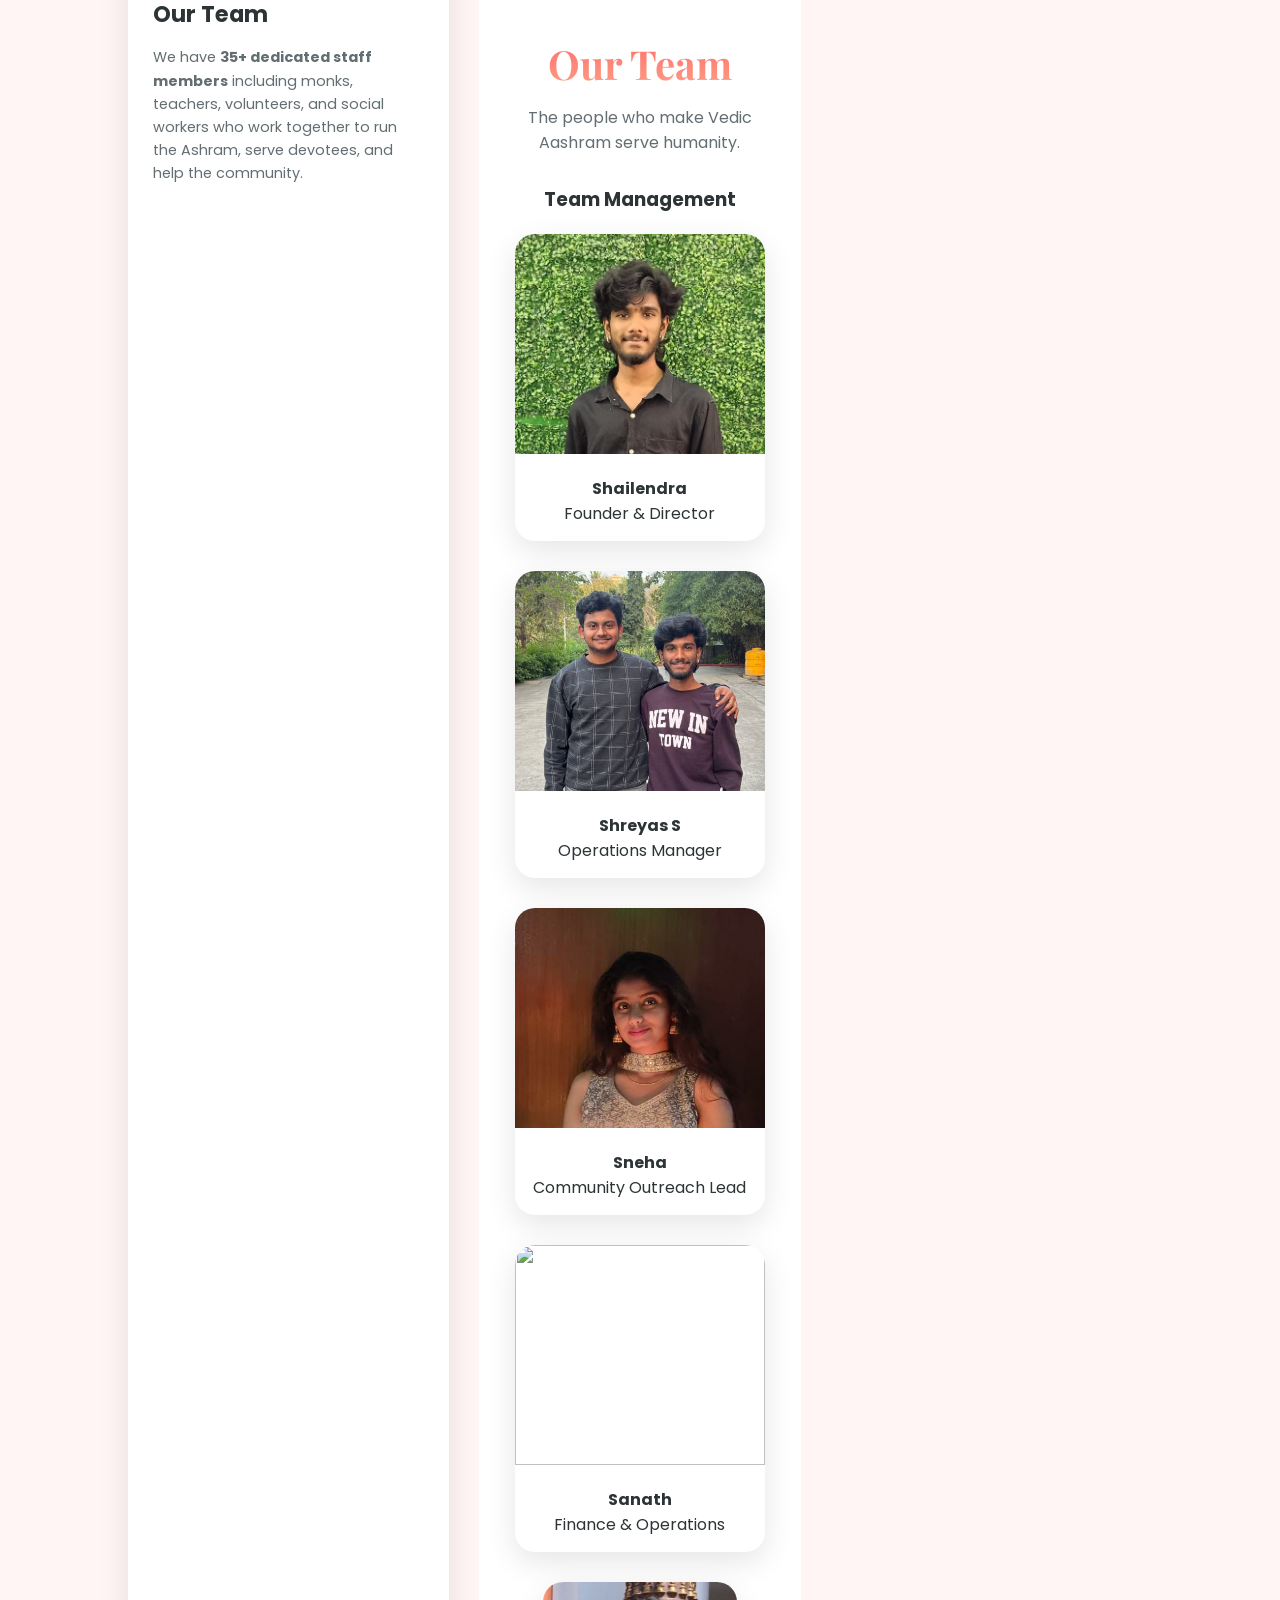
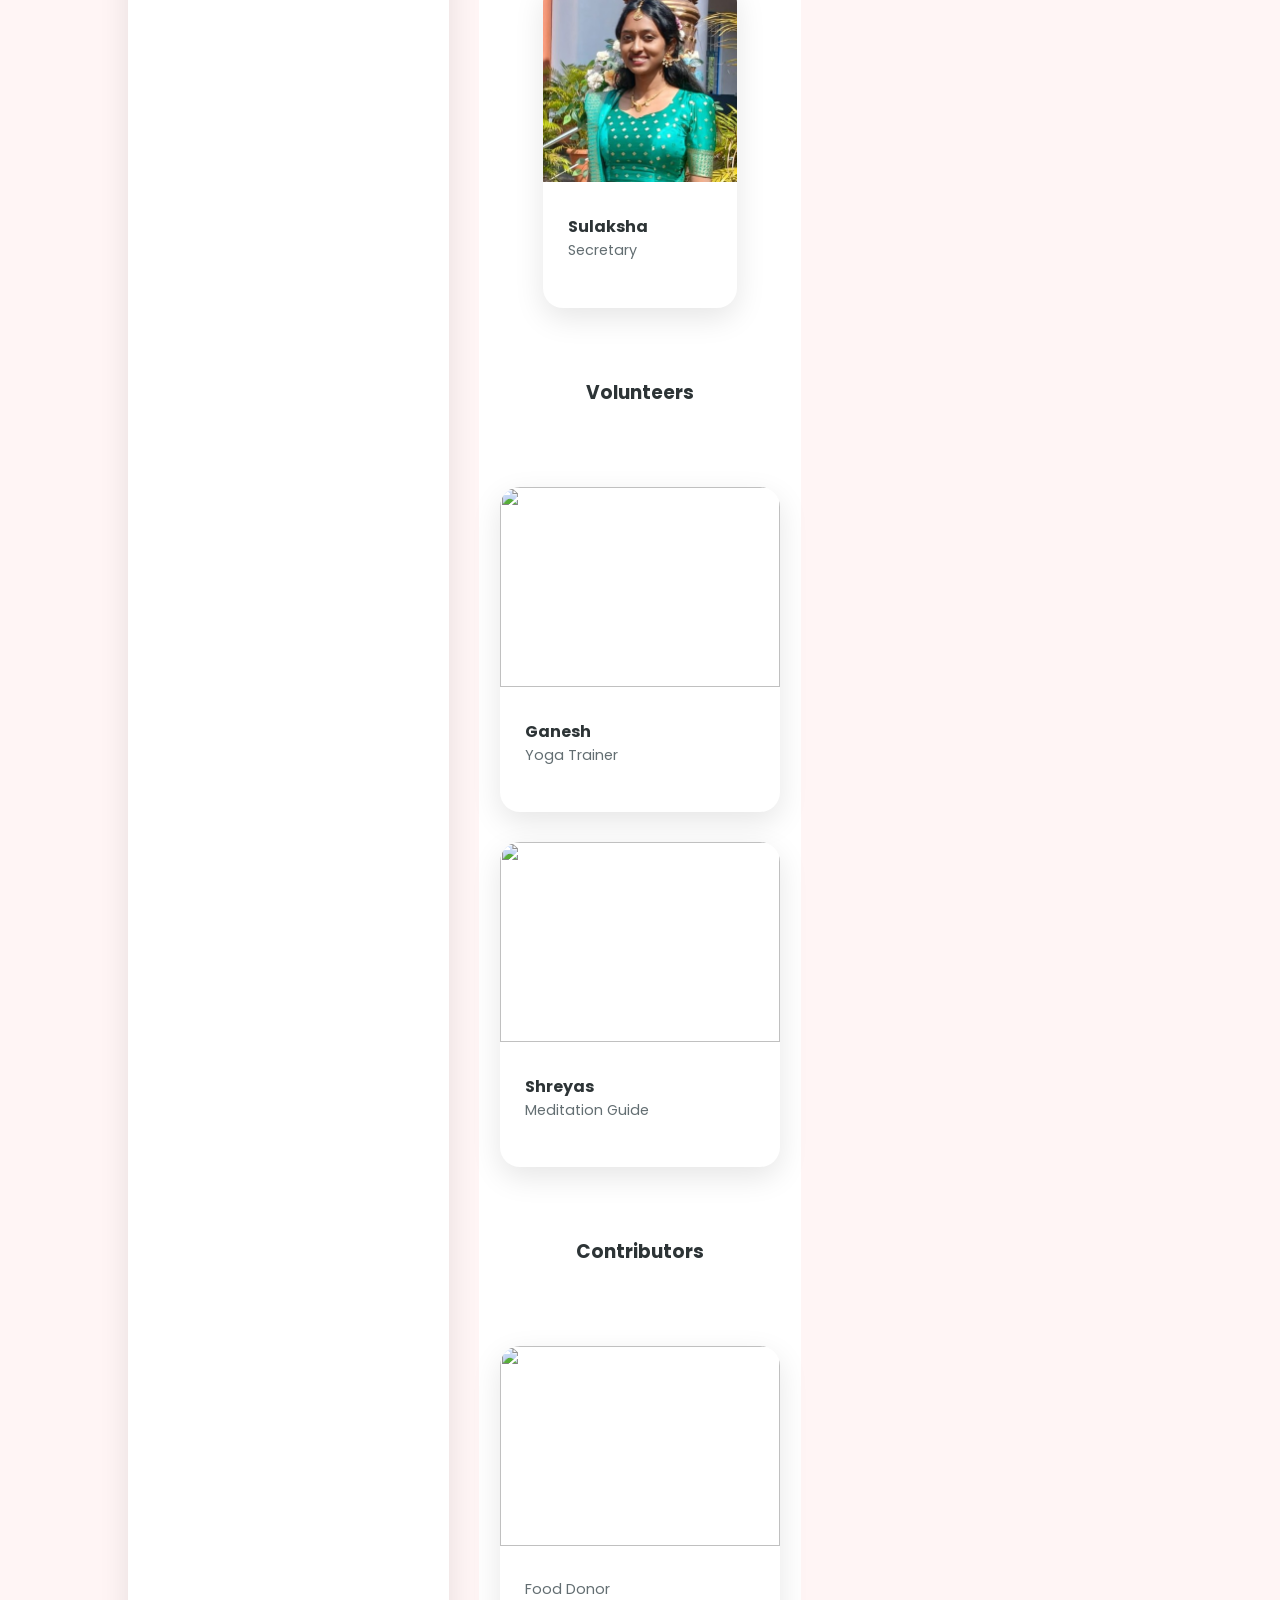
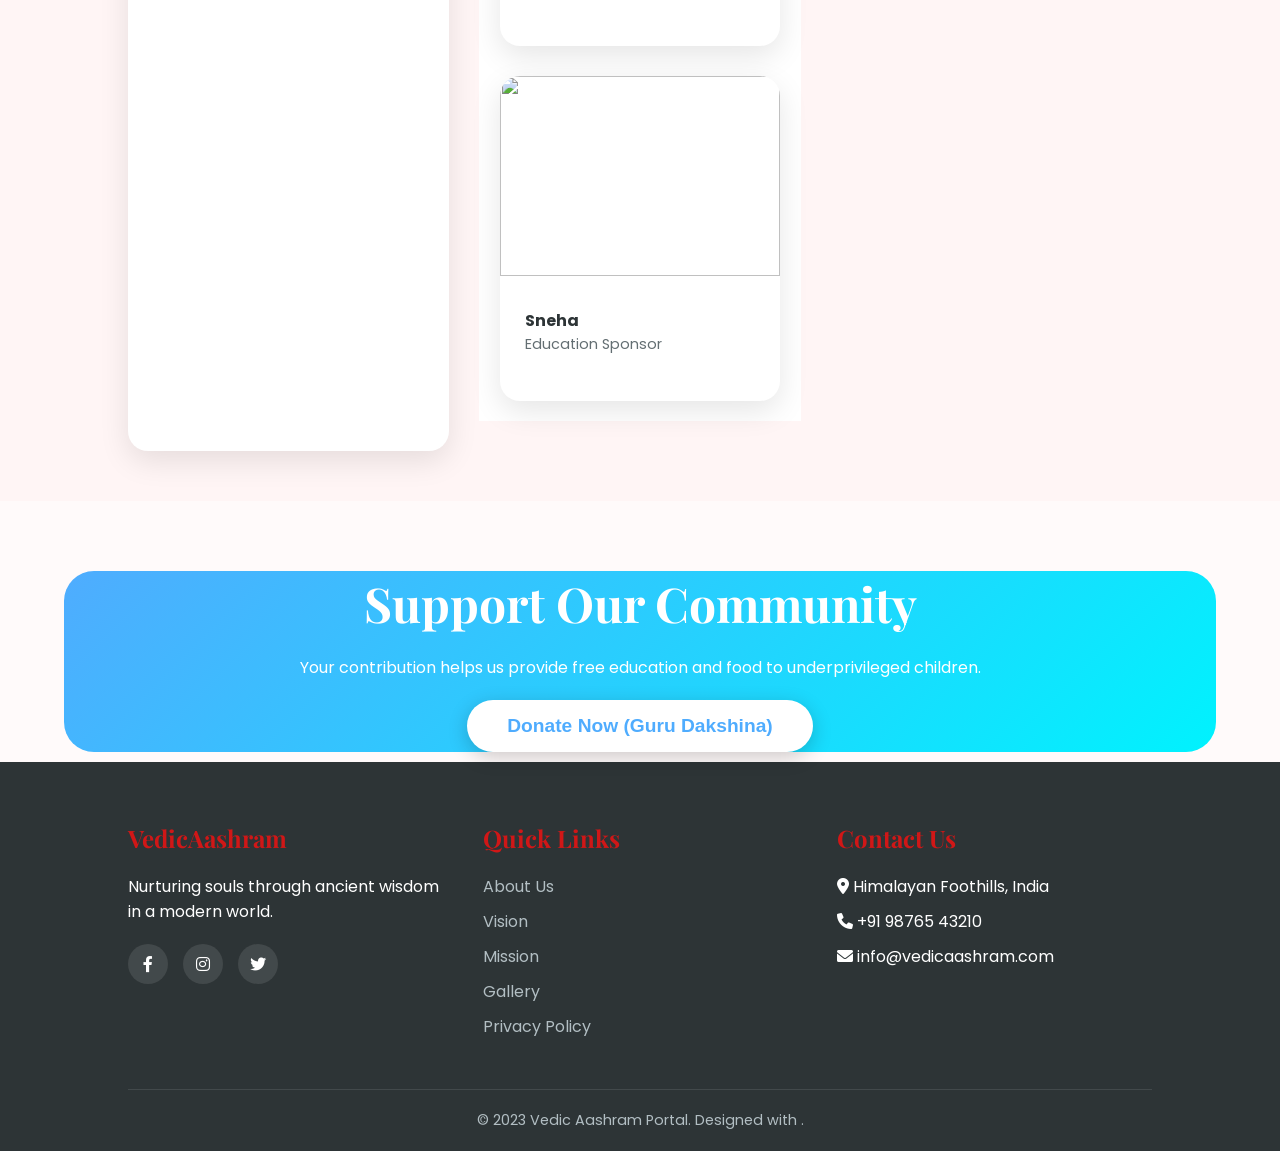
==== commit 57a8b871: "changes made successfully" ====
--- a/index.html
+++ b/index.html
@@ -590,6 +590,10 @@
                 <li><a href="#Team">Team</a></li>
                 <li><a href="#Gallery">Gallery</a></li>
                  <div class="section-title">💛 Make a Donation</div>
+                 
+<li><a href="#events">Events</a></li>
+<li><a href="#donate">Donate</a></li>
+<li><a href="#contact">Contact</a></li>
                 
             </ul>
         </nav>
@@ -613,15 +617,24 @@
     <a href="#Gallery">Gallery</a>
     <a href="#login">Login</a>
      <div class="section-title">💛 Make a Donation</div>
+     
+<li><a href="#events">Events</a></li>
+<li><a href="#donate">Donate</a></li>
+<li><a href="#contact">Contact</a></li>
     
 </div>
 
     <!-- Hero Section -->
     <section id="home" class="hero">
         <div class="hero-content">
-            <h1>Find Your Inner Peace</h1>
-            <p>Join us for a transformative journey through Yoga, Meditation, and Vedic wisdom in the heart of nature.</p>
+            <h1>Building a Better Society Through Service & Spirituality</h1>
+            <p>Vedic Aashram is dedicated to serving society through education, food distribution, yoga, environmental awareness, goshala services and community welfare..</p>
             <button class="btn btn-primary" style="padding: 15px 40px; font-size: 1.1rem;">Explore Programs</button>
+            <a href="#about" class="btn btn-primary">Explore</a>
+
+<a href="#donate" class="btn btn-outline">
+Donate
+</a>
         </div>
     </section>
     </section>  <!-- End of hero -->
@@ -642,6 +655,21 @@
                     Vedic Aashram is a spiritual and social service organization dedicated to preserving
                     ancient Vedic traditions while serving society. We provide spiritual education,
                     meditation, and support to people seeking peace and self-growth.
+                    People Helped
+
+15000+
+
+Food Distributed
+
+50000 Meals
+
+Trees Planted
+
+10000+
+
+Volunteers
+
+350+
                 </p>
             </div>
         </div>
